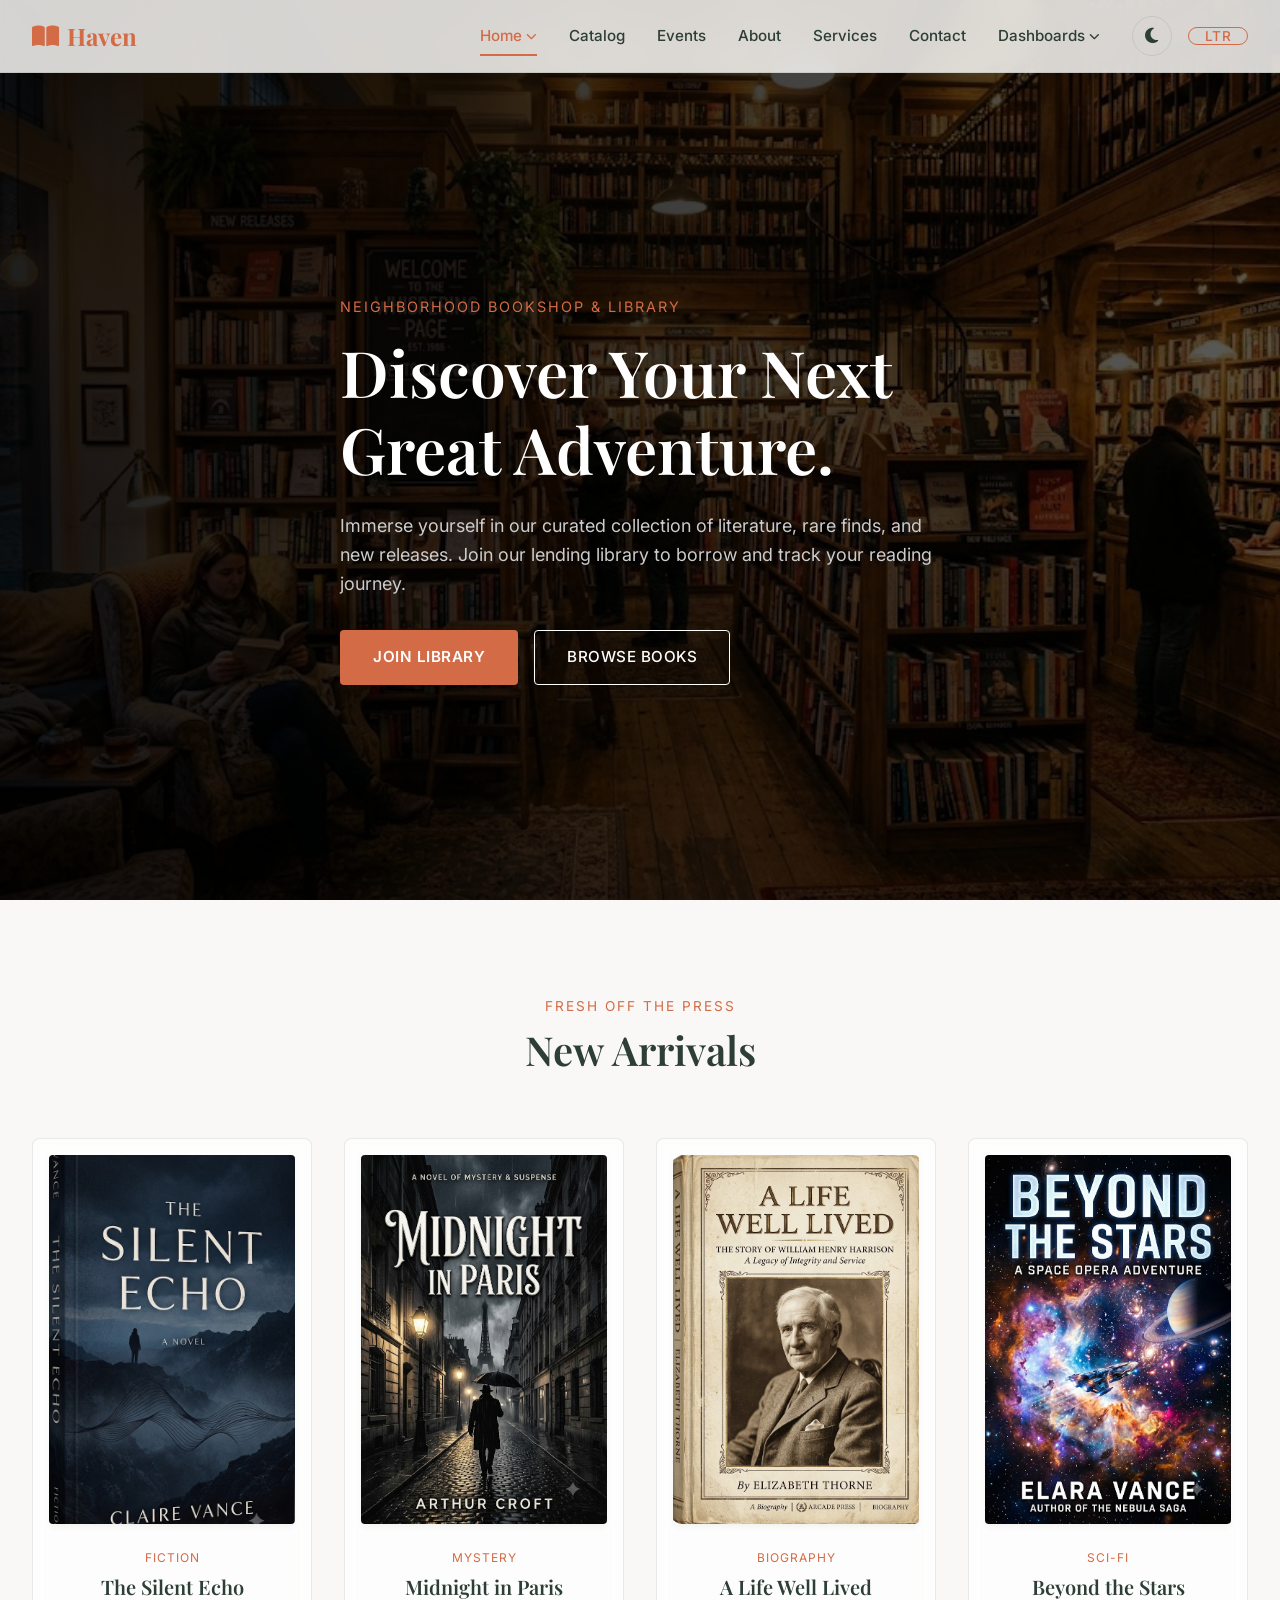
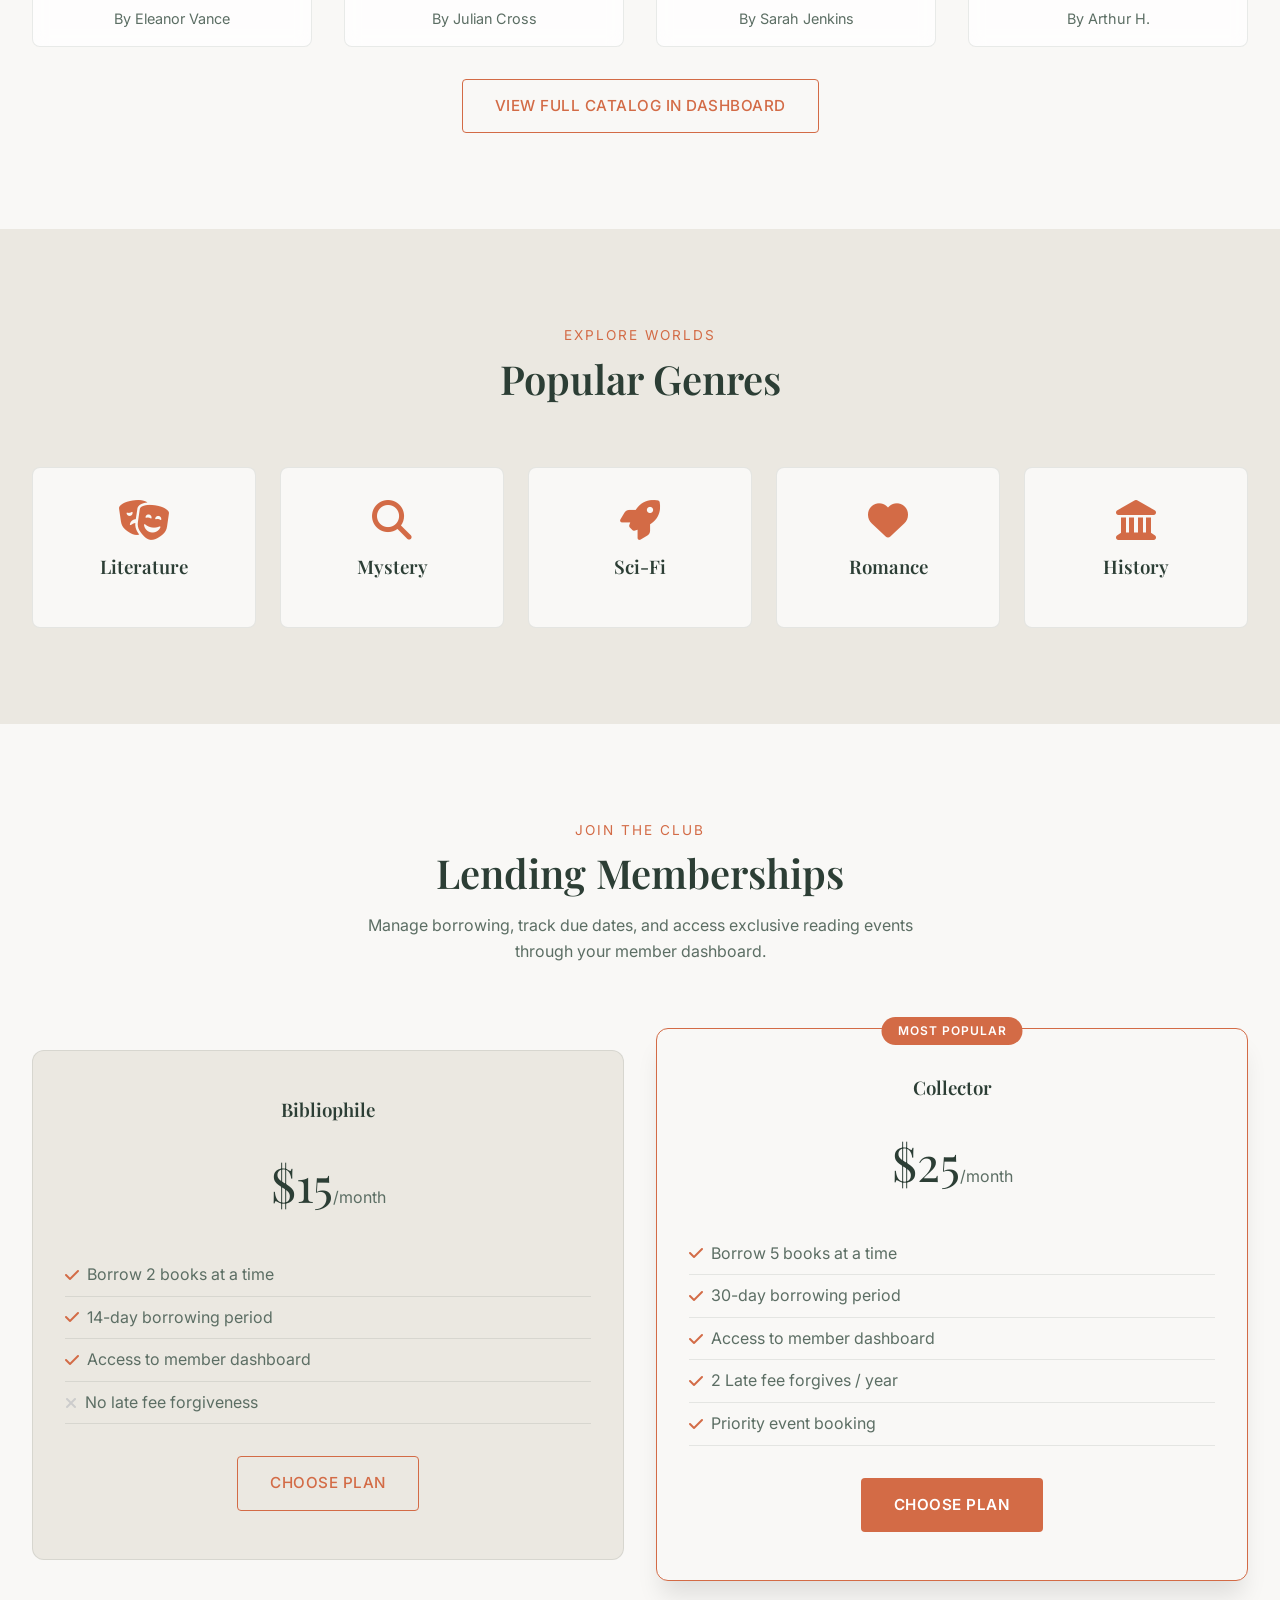
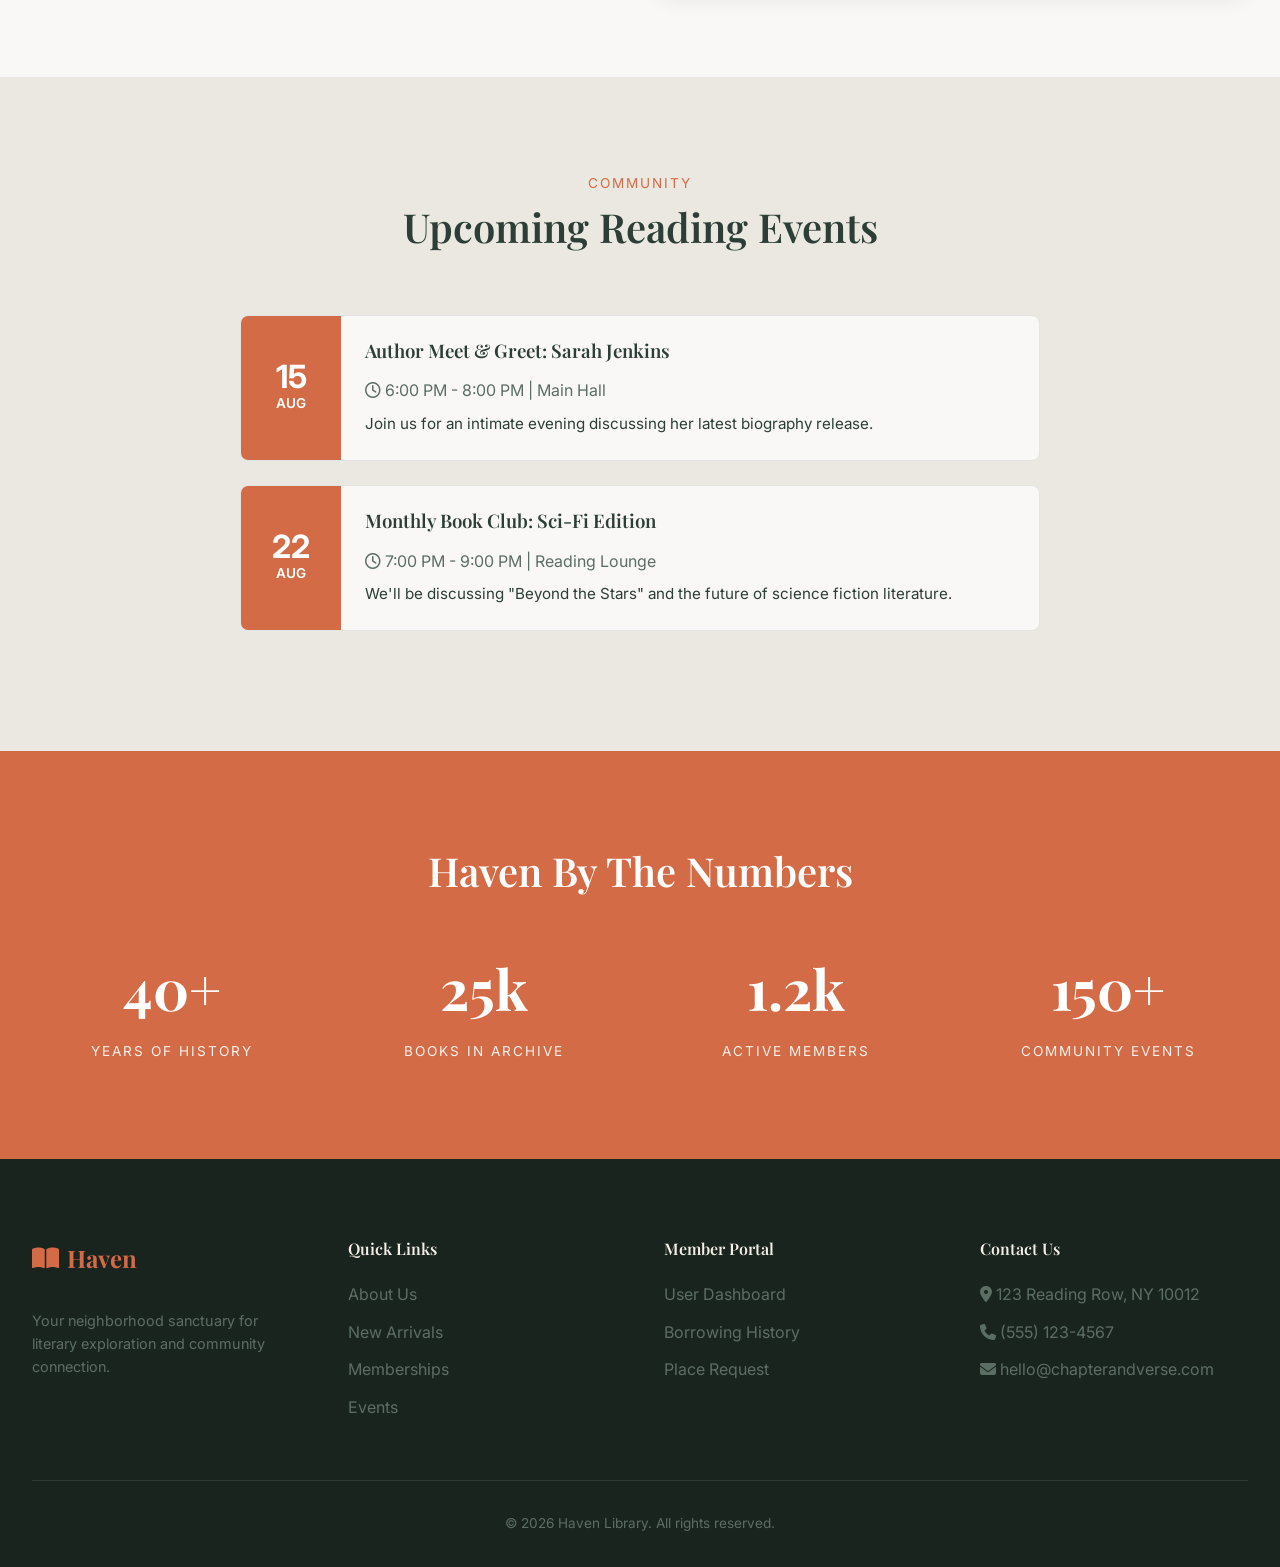
==== index.html @ 758a4d86 "Initial commit" ====
<!DOCTYPE html>
<html lang="en" data-theme="light" dir="ltr">
<head>
    <meta charset="UTF-8">
    <meta name="viewport" content="width=device-width, initial-scale=1.0">
    <title>Book Shop & Lending Library</title>
    <meta name="description" content="A premium neighborhood bookshop and lending library. Browse genres, new arrivals, and membership plans.">
    
    <!-- Fonts -->
    <link rel="preconnect" href="https://fonts.googleapis.com">
    <link rel="preconnect" href="https://fonts.gstatic.com" crossorigin>
    <link href="https://fonts.googleapis.com/css2?family=Inter:wght@300;400;500;600&family=Playfair+Display:ital,wght@0,400;0,600;0,700;1,400&display=swap" rel="stylesheet">
    
    <!-- Icons -->
    <link rel="stylesheet" href="https://cdnjs.cloudflare.com/ajax/libs/font-awesome/6.4.0/css/all.min.css">
    
    <!-- Favicon -->
    <link rel="icon" href="data:image/svg+xml,<svg xmlns='http://www.w3.org/2000/svg' viewBox='0 0 100 100'><text y='.9em' font-size='90'>📖</text></svg>">

    <!-- Styles -->
    <link rel="stylesheet" href="styles.css">
</head>
<body>

    <!-- Header -->
    <header class="header" id="header">
        <div class="container nav-container">
            <a href="index.html" class="logo">
                <i class="fa-solid fa-book-open"></i>
                Haven
            </a>

            <nav>
                <ul class="nav-menu">
                    <!-- Home Dropdown -->
                    <li class="dropdown">
                        <span class="nav-link dropdown-toggle active">
                            Home <i class="fa-solid fa-chevron-down" style="font-size: 0.7em;"></i>
                        </span>
                        <ul class="dropdown-menu">
                            <li><a href="index.html" class="dropdown-item">Home 1 (Classic)</a></li>
                            <li><a href="home2.html" class="dropdown-item">Home 2 (Modern)</a></li>
                        </ul>
                    </li>
                    <li><a href="catalog.html" class="nav-link">Catalog</a></li>
                    <li><a href="events.html" class="nav-link">Events</a></li>
                    <li><a href="about.html" class="nav-link">About</a></li>
                    <li><a href="services.html" class="nav-link">Services</a></li>
                    <li><a href="contact.html" class="nav-link">Contact</a></li>
                    
                    <!-- Dashboard Dropdown -->
                    <li class="dropdown">
                        <span class="nav-link dropdown-toggle">
                            Dashboards <i class="fa-solid fa-chevron-down" style="font-size: 0.7em;"></i>
                        </span>
                        <ul class="dropdown-menu">
                            <li><a href="dashboard.html" class="dropdown-item"><i class="fa-regular fa-user"></i> User Dashboard</a></li>
                            <li><a href="admin.html" class="dropdown-item"><i class="fa-solid fa-lock"></i> Admin Dashboard</a></li>
                        </ul>
                    </li>
                    <li class="nav-toggles-item">
                        <div class="header-controls">
                            <button id="themeToggle" class="toggle-btn" aria-label="Toggle Dark Mode">
                                <i class="fa-solid fa-moon"></i>
                            </button>
                            <button id="dirToggle" class="btn btn-outline lang-toggle" aria-label="Toggle Text Direction">
                                LTR
                            </button>
                        </div>
                    </li>
                </ul>
            </nav>

            <button class="mobile-toggle" id="mobileToggle" aria-label="Toggle Menu"><i class="fa-solid fa-bars"></i></button>
        </div>
    </header>

    <!-- Hero Section -->
    <section class="hero">
        <img src="e86a8ed9-7cdf-4ee7-9367-7fd7661b8349.jpeg" alt="Library Interior" class="hero-bg">
        <div class="hero-overlay"></div>
        <div class="container relative z-10">
            <div class="hero-content reveal">
                <span class="hero-subtitle">Neighborhood Bookshop & Library</span>
                <h1 class="hero-title">Discover Your Next Great Adventure.</h1>
                <p class="hero-text">Immerse yourself in our curated collection of literature, rare finds, and new releases. Join our lending library to borrow and track your reading journey.</p>
                <div class="hero-actions">
                    <a href="#memberships" class="btn btn-primary">Join Library</a>
                    <a href="#arrivals" class="btn btn-outline" style="color: white; border-color: white;">Browse Books</a>
                </div>
            </div>
        </div>
    </section>

    <!-- New Arrivals Section -->
    <section id="arrivals" class="section">
        <div class="container">
            <div class="section-heading reveal">
                <span class="section-subtitle">Fresh off the press</span>
                <h2 class="section-title">New Arrivals</h2>
            </div>
            
            <div class="books-grid">
                <!-- Book 1 -->
                <div class="book-card reveal">
                    <img src="e0afbb86-c7f8-40c5-a974-e932ce80cade.jpeg" alt="The Silent Echo" class="book-cover">
                    <div class="book-info">
                        <span class="book-genre">Fiction</span>
                        <h3 class="book-title">The Silent Echo</h3>
                        <p class="book-author">By Eleanor Vance</p>
                    </div>
                </div>
                <!-- Book 2 -->
                <div class="book-card reveal" style="transition-delay: 0.1s;">
                    <img src="b78afc39-9c59-41c4-a77b-e069730bf9f2.jpeg" alt="Midnight in Paris" class="book-cover">
                    <div class="book-info">
                        <span class="book-genre">Mystery</span>
                        <h3 class="book-title">Midnight in Paris</h3>
                        <p class="book-author">By Julian Cross</p>
                    </div>
                </div>
                <!-- Book 3 -->
                <div class="book-card reveal" style="transition-delay: 0.2s;">
                    <img src="ce4ce3e5-c7f4-4487-aeb7-c701230aef47.jpeg" alt="A Life Well Lived" class="book-cover">
                    <div class="book-info">
                        <span class="book-genre">Biography</span>
                        <h3 class="book-title">A Life Well Lived</h3>
                        <p class="book-author">By Sarah Jenkins</p>
                    </div>
                </div>
                <!-- Book 4 -->
                <div class="book-card reveal" style="transition-delay: 0.3s;">
                    <img src="8c275122-92b0-4daa-a3ff-221fe13ae5e0.jpeg" alt="Beyond the Stars" class="book-cover">
                    <div class="book-info">
                        <span class="book-genre">Sci-Fi</span>
                        <h3 class="book-title">Beyond the Stars</h3>
                        <p class="book-author">By Arthur H.</p>
                    </div>
                </div>
            </div>
            
            <div class="text-center mt-8 reveal">
                <a href="dashboard.html" class="btn btn-outline">View Full Catalog in Dashboard</a>
            </div>
        </div>
    </section>

    <!-- Genres Section -->
    <section id="genres" class="section genres">
        <div class="container">
            <div class="section-heading reveal">
                <span class="section-subtitle">Explore Worlds</span>
                <h2 class="section-title">Popular Genres</h2>
            </div>
            
            <div class="genre-grid">
                <div class="genre-card reveal">
                    <i class="fa-solid fa-masks-theater genre-icon"></i>
                    <h3 class="genre-title">Literature</h3>
                </div>
                <div class="genre-card reveal" style="transition-delay: 0.1s;">
                    <i class="fa-solid fa-magnifying-glass genre-icon"></i>
                    <h3 class="genre-title">Mystery</h3>
                </div>
                <div class="genre-card reveal" style="transition-delay: 0.2s;">
                    <i class="fa-solid fa-rocket genre-icon"></i>
                    <h3 class="genre-title">Sci-Fi</h3>
                </div>
                <div class="genre-card reveal" style="transition-delay: 0.3s;">
                    <i class="fa-solid fa-heart genre-icon"></i>
                    <h3 class="genre-title">Romance</h3>
                </div>
                <div class="genre-card reveal" style="transition-delay: 0.4s;">
                    <i class="fa-solid fa-landmark genre-icon"></i>
                    <h3 class="genre-title">History</h3>
                </div>
            </div>
        </div>
    </section>

    <!-- Membership Plans Section -->
    <section id="memberships" class="section">
        <div class="container">
            <div class="section-heading reveal">
                <span class="section-subtitle">Join the Club</span>
                <h2 class="section-title">Lending Memberships</h2>
                <p style="max-width: 600px; margin: 0 auto; color: var(--text-secondary);">Manage borrowing, track due dates, and access exclusive reading events through your member dashboard.</p>
            </div>
            
            <div class="membership-grid">
                <!-- Basic Plan -->
                <div class="plan-card reveal">
                    <h3>Bibliophile</h3>
                    <div class="plan-price">$15<span>/month</span></div>
                    <ul class="plan-features">
                        <li><i class="fa-solid fa-check"></i> Borrow 2 books at a time</li>
                        <li><i class="fa-solid fa-check"></i> 14-day borrowing period</li>
                        <li><i class="fa-solid fa-check"></i> Access to member dashboard</li>
                        <li><i class="fa-solid fa-xmark" style="color: #ccc;"></i> No late fee forgiveness</li>
                    </ul>
                    <a href="#" class="btn btn-outline">Choose Plan</a>
                </div>
                
                <!-- Premium Plan -->
                <div class="plan-card popular reveal" style="transition-delay: 0.2s;">
                    <div class="popular-badge">Most Popular</div>
                    <h3>Collector</h3>
                    <div class="plan-price">$25<span>/month</span></div>
                    <ul class="plan-features">
                        <li><i class="fa-solid fa-check"></i> Borrow 5 books at a time</li>
                        <li><i class="fa-solid fa-check"></i> 30-day borrowing period</li>
                        <li><i class="fa-solid fa-check"></i> Access to member dashboard</li>
                        <li><i class="fa-solid fa-check"></i> 2 Late fee forgives / year</li>
                        <li><i class="fa-solid fa-check"></i> Priority event booking</li>
                    </ul>
                    <a href="#" class="btn btn-primary">Choose Plan</a>
                </div>
            </div>
        </div>
    </section>

    <!-- Reading Events Section -->
    <section id="events" class="section events">
        <div class="container">
            <div class="section-heading reveal">
                <span class="section-subtitle">Community</span>
                <h2 class="section-title">Upcoming Reading Events</h2>
            </div>
            
            <div style="max-width: 800px; margin: 0 auto;">
                <div class="event-card reveal">
                    <div class="event-date">
                        <span class="event-day">15</span>
                        <span class="event-month">Aug</span>
                    </div>
                    <div class="event-info">
                        <h3>Author Meet & Greet: Sarah Jenkins</h3>
                        <p style="color: var(--text-secondary); margin-top: 0.5rem;"><i class="fa-regular fa-clock"></i> 6:00 PM - 8:00 PM | Main Hall</p>
                        <p style="margin-top: 0.5rem; font-size: 0.95rem;">Join us for an intimate evening discussing her latest biography release.</p>
                    </div>
                </div>
                
                <div class="event-card reveal" style="transition-delay: 0.1s;">
                    <div class="event-date">
                        <span class="event-day">22</span>
                        <span class="event-month">Aug</span>
                    </div>
                    <div class="event-info">
                        <h3>Monthly Book Club: Sci-Fi Edition</h3>
                        <p style="color: var(--text-secondary); margin-top: 0.5rem;"><i class="fa-regular fa-clock"></i> 7:00 PM - 9:00 PM | Reading Lounge</p>
                        <p style="margin-top: 0.5rem; font-size: 0.95rem;">We'll be discussing "Beyond the Stars" and the future of science fiction literature.</p>
                    </div>
                </div>
            </div>
        </div>
    </section>

    <!-- Section 6: Library Impact / Statistics -->
    <section class="section" style="background-color: var(--accent); color: white; text-align: center;">
        <div class="container reveal">
            <h2 class="section-title" style="color: white; margin-bottom: 3rem;">Haven By The Numbers</h2>
            <div style="display: grid; grid-template-columns: repeat(auto-fit, minmax(200px, 1fr)); gap: 2rem;">
                <div>
                    <div style="font-size: 3.5rem; font-family: 'Playfair Display', serif; font-weight: 700; margin-bottom: 0.5rem;">40+</div>
                    <p style="text-transform: uppercase; letter-spacing: 2px; font-size: 0.85rem; opacity: 0.9;">Years of History</p>
                </div>
                <div>
                    <div style="font-size: 3.5rem; font-family: 'Playfair Display', serif; font-weight: 700; margin-bottom: 0.5rem;">25k</div>
                    <p style="text-transform: uppercase; letter-spacing: 2px; font-size: 0.85rem; opacity: 0.9;">Books in Archive</p>
                </div>
                <div>
                    <div style="font-size: 3.5rem; font-family: 'Playfair Display', serif; font-weight: 700; margin-bottom: 0.5rem;">1.2k</div>
                    <p style="text-transform: uppercase; letter-spacing: 2px; font-size: 0.85rem; opacity: 0.9;">Active Members</p>
                </div>
                <div>
                    <div style="font-size: 3.5rem; font-family: 'Playfair Display', serif; font-weight: 700; margin-bottom: 0.5rem;">150+</div>
                    <p style="text-transform: uppercase; letter-spacing: 2px; font-size: 0.85rem; opacity: 0.9;">Community Events</p>
                </div>
            </div>
        </div>
    </section>

    <!-- Footer -->
    <footer id="contact" class="footer">
        <div class="container">
            <div class="footer-grid">
                <div>
                    <a href="#" class="footer-logo">
                        <i class="fa-solid fa-book-open"></i> Haven
                    </a>
                    <p style="font-size: 0.9rem; margin-top: 1rem;">Your neighborhood sanctuary for literary exploration and community connection.</p>
                </div>
                <div>
                    <h4 class="footer-heading">Quick Links</h4>
                    <ul class="footer-links">
                        <li><a href="#about">About Us</a></li>
                        <li><a href="#arrivals">New Arrivals</a></li>
                        <li><a href="#memberships">Memberships</a></li>
                        <li><a href="#events">Events</a></li>
                    </ul>
                </div>
                <div>
                    <h4 class="footer-heading">Member Portal</h4>
                    <ul class="footer-links">
                        <li><a href="dashboard.html">User Dashboard</a></li>
                        <li><a href="#">Borrowing History</a></li>
                        <li><a href="#">Place Request</a></li>
                    </ul>
                </div>
                <div>
                    <h4 class="footer-heading">Contact Us</h4>
                    <ul class="footer-links">
                        <li><i class="fa-solid fa-location-dot"></i> 123 Reading Row, NY 10012</li>
                        <li><i class="fa-solid fa-phone"></i> (555) 123-4567</li>
                        <li><i class="fa-solid fa-envelope"></i> hello@chapterandverse.com</li>
                    </ul>
                </div>
            </div>
            <div class="footer-bottom">
                <p>&copy; 2026 Haven Library. All rights reserved.</p>
            </div>
        </div>
    </footer>

    <!-- Script -->
    <script src="script.js"></script>
</body>
</html>
---- styles.css ----
@import url('https://fonts.googleapis.com/css2?family=Inter:wght@300;400;500;600&family=Playfair+Display:ital,wght@0,400;0,600;0,700;1,400&display=swap');

:root {
  /* Colors - Light Theme (Sage & Terracotta) */
  --bg-primary: #F9F8F6;
  --bg-secondary: #EBE8E1;
  --text-primary: #2C3E35;
  --text-secondary: #5C6E64;
  --accent: #D36B46; /* Terracotta */
  --accent-hover: #E87A54;
  --accent-text: #FFFFFF;
  --card-bg: rgba(255, 255, 255, 0.75);
  --border-color: rgba(44, 62, 53, 0.1);
  --nav-bg: rgba(249, 248, 246, 0.85);
  --footer-bg: #1A241F;

  /* Fonts */
  --font-heading: 'Playfair Display', serif;
  --font-body: 'Inter', sans-serif;

  /* Transitions */
  --transition-fast: 0.2s ease;
  --transition-normal: 0.4s cubic-bezier(0.25, 0.46, 0.45, 0.94);
  
  /* Shadows */
  --shadow-sm: 0 4px 6px -1px rgba(0, 0, 0, 0.05);
  --shadow-md: 0 10px 15px -3px rgba(0, 0, 0, 0.08);
  --shadow-lg: 0 20px 25px -5px rgba(0, 0, 0, 0.1);
}

/* Dark Theme (Midnight Forest) */
html[data-theme="dark"] {
  --bg-primary: #1A241F;
  --bg-secondary: #24312A;
  --text-primary: #F3F1ED;
  --text-secondary: #B0B9B3;
  --accent: #E89B7B; /* Soft Terracotta */
  --accent-hover: #F4B296;
  --accent-text: #1A241F;
  --card-bg: rgba(36, 49, 42, 0.7);
  --border-color: rgba(243, 241, 237, 0.1);
  --nav-bg: rgba(26, 36, 31, 0.85);
  --footer-bg: #0F1512;
}

/* Reset */
* {
  margin: 0;
  padding: 0;
  box-sizing: border-box;
}

html {
  scroll-behavior: smooth;
  direction: ltr; /* Default LTR */
}

html[dir="rtl"] {
  direction: rtl;
}

body {
  font-family: var(--font-body);
  background-color: var(--bg-primary);
  color: var(--text-primary);
  line-height: 1.6;
  transition: background-color var(--transition-normal), color var(--transition-normal);
  overflow-x: hidden;
}

h1, h2, h3, h4, h5, h6 {
  font-family: var(--font-heading);
  font-weight: 600;
  line-height: 1.2;
  margin-bottom: 1rem;
}

a {
  color: inherit;
  text-decoration: none;
}

ul {
  list-style: none;
}

img {
  max-width: 100%;
  height: auto;
  display: block;
}

/* Utility Classes */
.container {
  max-width: 1280px;
  margin: 0 auto;
  padding: 0 2rem;
}

.section {
  padding: 6rem 0;
}

.text-center { text-align: center; }
.mb-2 { margin-bottom: 0.5rem; }
.mb-4 { margin-bottom: 1rem; }
.mb-8 { margin-bottom: 2rem; }
.mt-8 { margin-top: 2rem; }

/* Buttons */
.btn {
  display: inline-block;
  padding: 0.875rem 2rem;
  font-family: var(--font-body);
  font-size: 0.95rem;
  font-weight: 500;
  letter-spacing: 0.5px;
  text-transform: uppercase;
  border-radius: 4px;
  cursor: pointer;
  transition: all var(--transition-fast);
  border: 1px solid transparent;
}

.btn-primary {
  background-color: var(--accent);
  color: var(--accent-text);
  font-weight: 600;
}

.btn-primary:hover {
  background-color: var(--accent-hover);
  transform: translateY(-2px);
  box-shadow: 0 4px 12px rgba(211, 107, 70, 0.3);
}

.btn-outline {
  background-color: transparent;
  border-color: var(--accent);
  color: var(--accent);
}

.btn-outline:hover {
  background-color: var(--accent);
  color: var(--accent-text);
}

/* Header & Navigation */
.header {
  position: fixed;
  top: 0;
  width: 100%;
  z-index: 1000;
  background-color: var(--nav-bg);
  backdrop-filter: blur(12px);
  -webkit-backdrop-filter: blur(12px);
  border-bottom: 1px solid var(--border-color);
  transition: padding var(--transition-fast), background-color var(--transition-normal);
  padding: 1rem 0;
}

.header.scrolled {
  padding: 0.5rem 0;
  box-shadow: var(--shadow-sm);
}

.nav-container {
  display: flex;
  justify-content: space-between;
  align-items: center;
}

.logo {
  font-family: var(--font-heading);
  font-size: 1.5rem;
  font-weight: 700;
  color: var(--accent);
  display: flex;
  align-items: center;
  gap: 0.5rem;
}

.nav-menu {
  display: flex;
  gap: 2rem;
  align-items: center;
}

.nav-link {
  font-size: 0.95rem;
  font-weight: 500;
  position: relative;
  transition: color var(--transition-fast);
  padding: 0.5rem 0;
}

.nav-link:hover {
  color: var(--accent);
}

.nav-link::after {
  content: '';
  position: absolute;
  bottom: 0;
  left: 0;
  width: 0;
  height: 2px;
  background-color: var(--accent);
  transition: width var(--transition-fast);
}

html[dir="rtl"] .nav-link::after {
  left: auto;
  right: 0;
}

.nav-link:hover::after {
  width: 100%;
}

.nav-link.active {
  color: var(--accent);
}

.nav-link.active::after {
  width: 100%;
}

/* Dropdowns */
.dropdown {
  position: relative;
}

.dropdown-toggle {
  display: flex;
  align-items: center;
  gap: 0.25rem;
  cursor: pointer;
}

.dropdown-menu {
  position: absolute;
  top: 100%;
  left: 0;
  min-width: 200px;
  background-color: var(--bg-primary);
  border: 1px solid var(--border-color);
  border-radius: 4px;
  box-shadow: var(--shadow-md);
  padding: 0.5rem 0;
  opacity: 0;
  visibility: hidden;
  transform: translateY(10px);
  transition: all var(--transition-fast);
}

html[dir="rtl"] .dropdown-menu {
  left: auto;
  right: 0;
}

.dropdown:hover .dropdown-menu {
  opacity: 1;
  visibility: visible;
  transform: translateY(0);
}

.dropdown-item {
  display: block;
  padding: 0.75rem 1.5rem;
  font-size: 0.9rem;
  color: var(--text-secondary);
  transition: background-color var(--transition-fast), color var(--transition-fast);
}

.dropdown-item:hover {
  background-color: var(--bg-secondary);
  color: var(--accent);
}

/* Header Controls (Toggles) */
.header-controls {
  display: flex;
  align-items: center;
  gap: 1rem;
}

.toggle-btn {
  background: transparent;
  border: 1px solid var(--border-color);
  color: var(--text-primary);
  width: 40px;
  height: 40px;
  border-radius: 50%;
  display: flex;
  align-items: center;
  justify-content: center;
  cursor: pointer;
  transition: all var(--transition-fast);
  font-size: 1.1rem;
}

.toggle-btn:hover {
  background-color: var(--bg-secondary);
  color: var(--accent);
  border-color: var(--accent);
}

.lang-toggle {
  width: auto;
  padding: 0 1rem;
  border-radius: 20px;
  font-family: var(--font-body);
  font-weight: 500;
  font-size: 0.85rem;
}

/* Hero Section */
.hero {
  position: relative;
  min-height: 100vh;
  display: flex;
  align-items: center;
  padding-top: 5rem;
  overflow: hidden;
}

.hero-bg {
  position: absolute;
  top: 0;
  left: 0;
  width: 100%;
  height: 100%;
  object-fit: cover;
  z-index: -2;
  filter: brightness(0.6);
}

html[data-theme="dark"] .hero-bg {
  filter: brightness(0.3);
}

.hero-overlay {
  position: absolute;
  top: 0;
  left: 0;
  width: 100%;
  height: 100%;
  background: linear-gradient(to right, rgba(0,0,0,0.8) 0%, rgba(0,0,0,0.4) 100%);
  z-index: -1;
}

html[dir="rtl"] .hero-overlay {
  background: linear-gradient(to left, rgba(0,0,0,0.8) 0%, rgba(0,0,0,0.4) 100%);
}

.hero-content {
  max-width: 600px;
  color: #F4EFE6;
}

.hero-subtitle {
  font-family: var(--font-body);
  text-transform: uppercase;
  letter-spacing: 2px;
  font-size: 0.9rem;
  color: var(--accent);
  margin-bottom: 1rem;
  display: block;
}

.hero-title {
  font-size: 4rem;
  margin-bottom: 1.5rem;
  color: #fff;
}

.hero-text {
  font-size: 1.125rem;
  color: #ccc;
  margin-bottom: 2rem;
}

.hero-actions {
  display: flex;
  gap: 1rem;
}

/* Hero Search Bar (Catalog) */
.hero-search-wrapper {
  max-width: 800px;
  margin: 0 auto;
  display: flex;
  box-shadow: var(--shadow-lg);
  border-radius: 50px;
  overflow: hidden;
  background-color: var(--card-bg);
}

.hero-search-input {
  flex-grow: 1;
  border: none;
  padding: 1.5rem 2rem;
  font-size: 1.1rem;
  background: transparent;
  color: var(--text-primary);
  outline: none;
  min-width: 0; /* Prevents flex items from overflowing */
}

.hero-search-btn {
  border-radius: 0;
  padding: 0 3rem;
  font-size: 1.2rem;
  flex-shrink: 0;
}

/* Section Headings */
.section-heading {
  text-align: center;
  margin-bottom: 4rem;
}

.section-title {
  font-size: 2.5rem;
  color: var(--text-primary);
}

.section-subtitle {
  font-family: var(--font-body);
  color: var(--accent);
  text-transform: uppercase;
  letter-spacing: 2px;
  font-size: 0.85rem;
  margin-bottom: 0.5rem;
  display: block;
}

/* Featured Books / New Arrivals */
.books-grid {
  display: grid;
  grid-template-columns: repeat(auto-fit, minmax(250px, 1fr));
  gap: 2rem;
}

.book-card {
  background-color: var(--card-bg);
  border: 1px solid var(--border-color);
  border-radius: 8px;
  overflow: hidden;
  transition: transform var(--transition-normal), box-shadow var(--transition-normal);
  padding: 1rem;
  backdrop-filter: blur(8px);
}

.book-card:hover {
  transform: translateY(-10px);
  box-shadow: var(--shadow-lg);
  border-color: var(--accent);
}

.book-cover {
  width: 100%;
  aspect-ratio: 2/3;
  object-fit: cover;
  border-radius: 4px;
  margin-bottom: 1.5rem;
  box-shadow: var(--shadow-sm);
}

.book-info {
  text-align: center;
}

.book-genre {
  font-size: 0.75rem;
  text-transform: uppercase;
  color: var(--accent);
  letter-spacing: 1px;
  margin-bottom: 0.5rem;
  display: block;
}

.book-title {
  font-size: 1.25rem;
  margin-bottom: 0.5rem;
}

.book-author {
  font-size: 0.9rem;
  color: var(--text-secondary);
}

/* Genres Section */
.genres {
  background-color: var(--bg-secondary);
}

.genre-grid {
  display: grid;
  grid-template-columns: repeat(auto-fit, minmax(200px, 1fr));
  gap: 1.5rem;
}

.genre-card {
  padding: 2rem 1rem;
  text-align: center;
  background-color: var(--bg-primary);
  border: 1px solid var(--border-color);
  border-radius: 8px;
  cursor: pointer;
  transition: all var(--transition-normal);
}

.genre-icon {
  font-size: 2.5rem;
  color: var(--accent);
  margin-bottom: 1rem;
}

.genre-card:hover {
  background-color: var(--accent);
  transform: scale(1.05);
}

.genre-card p {
  color: var(--text-secondary);
  transition: color var(--transition-normal);
}

.genre-card:hover p {
  color: rgba(255,255,255,0.9);
}

.genre-card:hover .genre-title,
.genre-card:hover .genre-icon {
  color: var(--accent-text);
}

/* Membership Section */
.membership-grid {
  display: grid;
  grid-template-columns: repeat(auto-fit, minmax(300px, 1fr));
  gap: 2rem;
  align-items: center;
}

.plan-card {
  background-color: var(--bg-secondary);
  border: 1px solid var(--border-color);
  border-radius: 12px;
  padding: 3rem 2rem;
  text-align: center;
  transition: transform var(--transition-normal);
  position: relative;
}

.plan-card.popular {
  background-color: var(--bg-primary);
  border-color: var(--accent);
  box-shadow: var(--shadow-lg);
  transform: scale(1.05);
}

.plan-card:hover {
  transform: translateY(-10px);
}

.plan-card.popular:hover {
  transform: scale(1.05) translateY(-10px);
}

.popular-badge {
  position: absolute;
  top: -12px;
  left: 50%;
  transform: translateX(-50%);
  background-color: var(--accent);
  color: var(--accent-text);
  padding: 0.25rem 1rem;
  border-radius: 20px;
  font-size: 0.75rem;
  font-weight: 600;
  text-transform: uppercase;
  letter-spacing: 1px;
}

.plan-price {
  font-size: 3rem;
  font-family: var(--font-heading);
  color: var(--text-primary);
  margin: 1.5rem 0;
}

.plan-price span {
  font-size: 1rem;
  color: var(--text-secondary);
  font-family: var(--font-body);
}

.plan-features {
  margin: 2rem 0;
  text-align: left;
}

html[dir="rtl"] .plan-features {
  text-align: right;
}

.plan-features li {
  padding: 0.5rem 0;
  border-bottom: 1px solid var(--border-color);
  color: var(--text-secondary);
  display: flex;
  align-items: center;
  gap: 0.5rem;
}

.plan-features li i {
  color: var(--accent);
}

/* Events Section */
.events {
  background-color: var(--bg-secondary);
}

.event-card {
  display: flex;
  background-color: var(--bg-primary);
  border-radius: 8px;
  overflow: hidden;
  margin-bottom: 1.5rem;
  border: 1px solid var(--border-color);
  transition: transform var(--transition-fast);
}

.event-card:hover {
  transform: translateX(10px);
  border-color: var(--accent);
}

html[dir="rtl"] .event-card:hover {
  transform: translateX(-10px);
}

.event-date {
  background-color: var(--accent);
  color: var(--accent-text);
  padding: 1.5rem;
  text-align: center;
  display: flex;
  flex-direction: column;
  justify-content: center;
  min-width: 100px;
}

.event-day {
  font-size: 2rem;
  font-weight: 700;
  line-height: 1;
}

.event-month {
  font-size: 0.85rem;
  text-transform: uppercase;
  font-weight: 600;
}

.event-info {
  padding: 1.5rem;
}

/* Footer */
.footer {
  background-color: var(--footer-bg);
  color: var(--text-secondary);
  padding: 5rem 0 2rem;
}

.footer-grid {
  display: grid;
  grid-template-columns: repeat(auto-fit, minmax(200px, 1fr));
  gap: 3rem;
  margin-bottom: 3rem;
}

.footer-logo {
  color: var(--accent);
  font-family: var(--font-heading);
  font-size: 1.5rem;
  font-weight: 700;
  margin-bottom: 1rem;
  display: inline-flex;
  align-items: center;
  gap: 0.5rem;
}

.footer-heading {
  color: #F4EFE6;
  font-family: var(--font-heading);
  margin-bottom: 1.5rem;
}

.footer-links li {
  margin-bottom: 0.75rem;
}

.footer-links a {
  transition: color var(--transition-fast);
}

.footer-links a:hover {
  color: var(--accent);
}

.footer-bottom {
  text-align: center;
  padding-top: 2rem;
  border-top: 1px solid rgba(244, 239, 230, 0.1);
  font-size: 0.85rem;
}

/* Animations */
.reveal {
  opacity: 0;
  transform: translateY(30px);
  transition: all 0.8s ease;
}

.reveal.active {
  opacity: 1;
  transform: translateY(0);
}

/* Internal Page Headers */
.page-header {
  padding-top: 8rem;
  padding-bottom: 4rem;
  background-color: var(--bg-secondary);
  text-align: center;
  border-bottom: 1px solid var(--border-color);
}

.page-title {
  font-size: 3.5rem;
  color: var(--text-primary);
  margin-bottom: 1rem;
}

/* Forms */
.contact-grid {
  display: grid;
  grid-template-columns: 1fr 1fr;
  gap: 4rem;
}
.form-group {
  margin-bottom: 1.5rem;
}
.form-label {
  display: block;
  font-weight: 500;
  margin-bottom: 0.5rem;
  color: var(--text-primary);
}
.form-control {
  width: 100%;
  padding: 1rem;
  background-color: var(--bg-primary);
  border: 1px solid var(--border-color);
  border-radius: 4px;
  color: var(--text-primary);
  font-family: var(--font-body);
  transition: border-color var(--transition-fast);
}
.form-control:focus {
  outline: none;
  border-color: var(--accent);
}
textarea.form-control {
  resize: vertical;
  min-height: 150px;
}

/* Team Section */
.team-grid {
  display: grid;
  grid-template-columns: repeat(auto-fit, minmax(250px, 1fr));
  gap: 2rem;
}
.team-card {
  text-align: center;
}
.team-img {
  width: 150px;
  height: 150px;
  border-radius: 50%;
  object-fit: cover;
  margin: 0 auto 1.5rem;
  border: 3px solid var(--accent);
}

/* Services Grid (Alternate) */
.services-grid-alt {
  display: grid;
  grid-template-columns: repeat(auto-fit, minmax(300px, 1fr));
  gap: 3rem;
}

/* Mobile Toggle (Hamburger) */
.mobile-toggle {
  display: none;
  background: none;
  border: none;
  font-size: 1.5rem;
  color: var(--text-primary);
  cursor: pointer;
  padding: 0.5rem;
  transition: color var(--transition-fast);
}

.mobile-toggle:hover {
  color: var(--accent);
}

/* Responsive Design & Breakpoints */
@media (max-width: 1024px) {
  .hero-title {
    font-size: 3rem;
  }
  
  .bento-grid {
    grid-template-columns: 1fr 1fr;
  }
  .bento-wide {
    grid-column: span 2;
  }
  .bento-tall {
    grid-row: span 2;
  }
  
  .masonry-collage {
    grid-template-columns: 1fr 1fr;
  }
  
  .footer-grid {
    grid-template-columns: 1fr 1fr;
    gap: 3rem;
  }
}

@media (max-width: 768px) {
  .hero-title {
    font-size: 2.5rem;
  }
  
  .hero-search-wrapper {
    flex-direction: column;
    border-radius: 20px;
  }
  
  .hero-search-input {
    padding: 1rem 1.5rem;
    font-size: 1rem;
  }
  
  .accordion-showcase {
    flex-direction: column;
    height: 600px;
  }
  
  .hero-search-btn {
    padding: 1rem;
    width: 100%;
    border-radius: 0 0 20px 20px;
  }
  
  .frosted-glass-panel {
    padding: 2rem;
  }
  
  .section-title {
    font-size: 2rem;
  }
  .container {
    padding: 0 16px;
  }
  
  /* Mobile Nav Drawer */
  .nav-menu {
    position: fixed;
    top: 0;
    height: 100vh;
    height: 100dvh;
    right: -100%;
    width: 85%;
    max-width: 300px;
    background-color: var(--bg-primary);
    flex-direction: column;
    align-items: flex-start;
    padding: 5rem 2rem 2rem;
    gap: 0; /* Override global flex gap */
    transition: right 0.3s cubic-bezier(0.25, 0.46, 0.45, 0.94);
    z-index: 1050;
    overflow-y: auto;
    box-shadow: -5px 0 25px rgba(0,0,0,0.15);
    display: flex;
  }
  .nav-menu.active {
    right: 0;
  }
  .nav-menu li {
    width: 100%;
    margin-bottom: 0.5rem;
  }
  .nav-menu .nav-link {
    display: inline-block;
    width: auto;
    font-size: 1.25rem;
    padding: 10px 0;
  }
  
  /* Dropdown on Mobile */
  .dropdown-menu {
    position: static;
    opacity: 1;
    visibility: visible;
    box-shadow: none;
    background: transparent;
    border: none;
    padding-left: 1rem;
    margin-top: 0.5rem;
    display: none;
  }
  .dropdown.active .dropdown-menu {
    display: block;
  }
  
  .nav-toggles-item {
    margin-top: 2rem;
    padding-top: 2rem;
    border-top: 1px solid var(--border-color);
    width: 100%;
  }
  
  .mobile-toggle {
    display: block;
    z-index: 1002;
  }
  
  .plan-card.popular {
    transform: none;
  }
  .plan-card.popular:hover {
    transform: translateY(-5px);
  }
  
  /* Buttons & Inputs */
  .btn, .form-control {
    min-height: 44px;
    width: 100%;
  }
  .btn {
    display: flex;
    justify-content: center;
    align-items: center;
    margin-bottom: 0.5rem;
  }
  
  /* Specific Grid Fixes */
  .services-grid-alt {
    gap: 1.5rem;
  }
  .bento-item {
    min-height: 250px;
  }
  
  .masonry-collage {
    grid-auto-rows: 200px;
    gap: 1rem;
  }
  
  .footer-grid {
    gap: 2.5rem;
  }
  
  .newsletter-card {
    padding: 2rem !important;
  }
  
  .newsletter-form {
    flex-direction: column;
    align-items: stretch;
  }
  
  .newsletter-form input,
  .newsletter-form button {
    width: 100%;
  }
}

/* 360px Specific Tweaks */
@media (max-width: 480px) {
  .hero-title {
    font-size: 2.2rem;
  }
  .page-title {
    font-size: 2rem;
  }
  .hero-content {
    padding-top: 5rem;
    padding-bottom: 4rem;
  }
  
  /* Grids */
  .services-grid-alt {
    grid-template-columns: 1fr;
  }
  .bento-grid {
    grid-template-columns: 1fr;
  }
  .bento-wide, .bento-tall {
    grid-column: span 1;
    grid-row: span 1;
  }
  .masonry-collage {
    grid-template-columns: 1fr;
  }
  .masonry-item {
    grid-column: span 1 !important;
    grid-row: span 1 !important;
  }
  .footer-grid {
    grid-template-columns: 1fr;
  }

  /* Polaroids */
  .polaroid-grid {
    height: auto;
    flex-direction: column;
    gap: 2rem;
    padding: 2rem 0;
  }
  .polaroid {
    position: relative;
    transform: none !important;
    margin: 0 auto;
    width: 100%;
    max-width: 280px;
  }
  .polaroid img {
    width: 100%;
    height: auto;
  }
  
  /* Timeline */
  .vertical-timeline::after {
    left: 20px;
  }
  .timeline-item {
    width: 100%;
    padding-left: 50px;
    padding-right: 15px;
  }
  .timeline-item.right {
    left: 0;
  }
  .timeline-item.left {
    text-align: left;
  }
  .timeline-item::after, .timeline-item.right::after {
    left: 10px;
  }
  
  /* Split Parallax */
  .split-parallax {
    flex-direction: column;
    height: auto;
  }
  .split-parallax-img {
    min-height: 300px;
    background-attachment: scroll;
  }
  .split-parallax-content {
    padding: 2.5rem 1.5rem;
  }
  
  /* Contact Form */
  .contact-grid {
    grid-template-columns: 1fr;
    gap: 2.5rem;
  }
}

/* Mobile Menu Overlay */
.mobile-menu-overlay {
  position: fixed;
  top: 0;
  left: 0;
  width: 100%;
  height: 100vh;
  background: rgba(0, 0, 0, 0.6);
  z-index: 999;
  opacity: 0;
  visibility: hidden;
  transition: all 0.3s ease;
}
.mobile-menu-overlay.active {
  opacity: 1;
  visibility: visible;
}
body.no-scroll {
  overflow: hidden;
}


/* ==========================================================================
   Advanced Custom Layouts
   ========================================================================== */

/* 1. Vertical Staggered Timeline */
.vertical-timeline {
  position: relative;
  max-width: 800px;
  margin: 0 auto;
}
.vertical-timeline::after {
  content: '';
  position: absolute;
  width: 2px;
  background-color: var(--border-color);
  top: 0;
  bottom: 0;
  left: 50%;
  margin-left: -1px;
}
.timeline-item {
  padding: 10px 40px;
  position: relative;
  background-color: inherit;
  width: 50%;
}
.timeline-item.left {
  left: 0;
  text-align: right;
}
.timeline-item.right {
  left: 50%;
  text-align: left;
}
.timeline-item::after {
  content: '';
  position: absolute;
  width: 20px;
  height: 20px;
  right: -10px;
  background-color: var(--card-bg);
  border: 4px solid var(--accent);
  top: 15px;
  border-radius: 50%;
  z-index: 1;
}
.timeline-item.right::after {
  left: -10px;
}
.timeline-content {
  padding: 20px 30px;
  background-color: var(--card-bg);
  border-radius: 12px;
  box-shadow: var(--shadow-md);
  border: 1px solid var(--border-color);
  position: relative;
}
.timeline-icon {
  font-size: 2rem;
  color: var(--accent);
  margin-bottom: 1rem;
}

/* 2. Masonry Collage */
.masonry-collage {
  display: grid;
  grid-template-columns: repeat(12, 1fr);
  grid-auto-rows: 100px;
  gap: 1rem;
}
.masonry-item {
  border-radius: 12px;
  overflow: hidden;
  box-shadow: var(--shadow-lg);
  position: relative;
}
.masonry-item img {
  width: 100%;
  height: 100%;
  object-fit: cover;
  transition: transform 0.5s ease;
}
.masonry-item:hover img {
  transform: scale(1.05);
}
.m-item-1 { grid-column: 1 / 8; grid-row: 1 / 4; z-index: 2; }
.m-item-2 { grid-column: 7 / 13; grid-row: 2 / 5; z-index: 3; margin-top: -2rem; margin-left: -2rem; }
.m-item-3 { grid-column: 2 / 7; grid-row: 4 / 7; z-index: 1; margin-top: -3rem; }

/* 3. Overlapping Block */
.overlap-container {
  position: relative;
  width: 100%;
  max-width: 1200px;
  margin: 0 auto;
  padding: 4rem 0;
}
.overlap-image {
  width: 80%;
  height: 500px;
  object-fit: cover;
  border-radius: 12px;
}
.overlap-content {
  position: absolute;
  right: 0;
  top: 50%;
  transform: translateY(-50%);
  width: 50%;
  background-color: var(--card-bg);
  padding: 4rem;
  border-radius: 12px;
  box-shadow: var(--shadow-xl);
  border: 1px solid var(--border-color);
  z-index: 5;
}

/* 4. Massive Typography Background */
.massive-typography {
  position: relative;
  overflow: hidden;
}
.massive-typography-text {
  position: absolute;
  top: -10%;
  left: -5%;
  font-size: 15rem;
  font-family: 'Playfair Display', serif;
  font-weight: 900;
  color: var(--text-primary);
  opacity: 0.03;
  white-space: nowrap;
  z-index: 0;
  user-select: none;
}
.massive-content {
  position: relative;
  z-index: 2;
  display: flex;
  align-items: center;
  gap: 4rem;
}

/* 5. Minimalist Quote Slider */
.quote-slider {
  position: relative;
  max-width: 800px;
  margin: 0 auto;
  text-align: center;
}
.quote-mark-bg {
  position: absolute;
  top: -50px;
  left: 50%;
  transform: translateX(-50%);
  font-size: 10rem;
  color: var(--accent);
  opacity: 0.1;
  font-family: serif;
  z-index: 0;
}
.quote-content {
  position: relative;
  z-index: 1;
  font-family: 'Playfair Display', serif;
  font-size: 2.5rem;
  line-height: 1.4;
  color: var(--text-primary);
  font-style: italic;
  margin-bottom: 2rem;
}

/* 6. Frosted Glass Floating Background */
.frosted-glass-section {
  position: relative;
  background-image: url('https://images.unsplash.com/photo-1512820790803-83ca734da794?q=80&w=1600&auto=format&fit=crop');
  background-size: cover;
  background-attachment: fixed;
  padding: 10rem 0;
}
.frosted-glass-panel {
  background: var(--card-bg);
  backdrop-filter: blur(20px);
  -webkit-backdrop-filter: blur(20px);
  padding: 4rem;
  border-radius: 20px;
  border: 1px solid rgba(255, 255, 255, 0.1);
  max-width: 600px;
  box-shadow: 0 30px 60px rgba(0,0,0,0.2);
}

/* 7. Hover Interaction Panels */
.hover-panels {
  display: flex;
  height: 500px;
  border-radius: 16px;
  overflow: hidden;
  box-shadow: var(--shadow-lg);
}
.hover-panel-item {
  flex: 1;
  position: relative;
  background-color: var(--card-bg);
  border-right: 1px solid var(--border-color);
  transition: flex 0.5s cubic-bezier(0.25, 0.8, 0.25, 1);
  overflow: hidden;
  cursor: pointer;
}
.hover-panel-item:last-child {
  border-right: none;
}

/* 8. Newsletter Section */
.newsletter-card {
  background: var(--card-bg);
  backdrop-filter: blur(15px);
  -webkit-backdrop-filter: blur(15px);
  padding: 4rem;
  border-radius: 20px;
  border: 1px solid rgba(255, 255, 255, 0.1);
  box-shadow: 0 20px 40px rgba(0,0,0,0.1);
  text-align: center;
  max-width: 800px;
  margin: 0 auto;
}

.newsletter-form {
  display: flex;
  gap: 1rem;
  max-width: 500px;
  margin: 0 auto;
}
.hover-panel-item:hover {
  flex: 2;
}
.hover-panel-img {
  position: absolute;
  top: 0;
  left: 0;
  width: 100%;
  height: 100%;
  object-fit: cover;
  opacity: 0;
  transition: opacity 0.5s ease;
}
.hover-panel-item:hover .hover-panel-img {
  opacity: 0.2;
}
.hover-panel-content {
  position: relative;
  z-index: 2;
  padding: 3rem;
  height: 100%;
  display: flex;
  flex-direction: column;
  justify-content: flex-end;
}
.hover-panel-content h3 {
  font-size: 2rem;
  margin-bottom: 1rem;
  font-family: 'Playfair Display', serif;
  transform: translateY(20px);
  transition: transform 0.3s ease;
}
.hover-panel-item:hover .hover-panel-content h3 {
  transform: translateY(0);
}
.hover-panel-content p {
  opacity: 0;
  transform: translateY(20px);
  transition: all 0.3s ease;
  transition-delay: 0.1s;
}
.hover-panel-item:hover .hover-panel-content p {
  opacity: 1;
  transform: translateY(0);
}

/* 8. Bento Box */
.bento-grid {
  display: grid;
  grid-template-columns: repeat(4, 1fr);
  grid-auto-rows: 200px;
  gap: 1.5rem;
}
.bento-item {
  background-color: var(--card-bg);
  border: 1px solid var(--border-color);
  border-radius: 20px;
  padding: 2rem;
  box-shadow: var(--shadow-sm);
  display: flex;
  flex-direction: column;
  justify-content: space-between;
}
.bento-wide { grid-column: span 2; }
.bento-tall { grid-row: span 2; }

/* 9. Mad Libs Form */
.mad-libs-form {
  font-size: 2.5rem;
  font-family: 'Playfair Display', serif;
  line-height: 1.8;
  color: var(--text-primary);
  text-align: center;
  max-width: 900px;
  margin: 0 auto;
}
.mad-libs-input {
  background: transparent;
  border: none;
  border-bottom: 3px solid var(--accent);
  color: var(--accent);
  font-family: inherit;
  font-size: inherit;
  width: 300px;
  text-align: center;
  outline: none;
  font-style: italic;
}

/* Responsive adjustments for layouts */
@media (max-width: 768px) {
  .vertical-timeline::after {
    left: 31px;
  }
  .timeline-item {
    width: 100%;
    padding-left: 70px;
    padding-right: 25px;
  }
  .timeline-item.right {
    left: 0;
  }
  .timeline-item.left {
    text-align: left;
  }
  .timeline-item::after {
    left: 21px !important;
  }
  .overlap-image { width: 100%; }
  .overlap-content {
    position: relative;
    width: 90%;
    transform: translateY(-50px);
    margin: 0 auto;
    padding: 2rem;
  }
  
  .massive-content { flex-direction: column; }
  
  .hover-panels { flex-direction: column; height: auto; }
  .hover-panel-item { min-height: 300px; }
  
  .mad-libs-form { font-size: 1.5rem; }
  .mad-libs-input { width: 200px; border-bottom: 2px solid var(--accent); }
}

/* 10. Staff Picks Showcase */
.staff-picks-showcase {
  display: grid;
  grid-template-columns: 1fr 1fr;
  gap: 4rem;
}
.featured-pick {
  position: sticky;
  top: 100px;
}
.featured-pick img {
  width: 100%;
  border-radius: 12px;
  box-shadow: var(--shadow-xl);
  margin-bottom: 2rem;
}
.picks-list {
  display: flex;
  flex-direction: column;
  gap: 2rem;
}
.pick-list-item {
  display: flex;
  gap: 2rem;
  align-items: center;
  background-color: var(--card-bg);
  padding: 1.5rem;
  border-radius: 12px;
  box-shadow: var(--shadow-sm);
  transition: transform 0.3s ease;
  border: 1px solid var(--border-color);
}
.pick-list-item:hover {
  transform: translateX(10px);
}
.pick-list-img {
  width: 100px;
  height: 150px;
  object-fit: cover;
  border-radius: 8px;
  box-shadow: var(--shadow-md);
}
@media (max-width: 768px) {
  .staff-picks-showcase { grid-template-columns: 1fr; }
  .featured-pick { position: relative; top: 0; }
  .pick-list-item { flex-direction: column; align-items: flex-start; }
}

/* 11. CSS Bar Chart Hover */
.chart-bar:hover {
  transform: translateY(-5px);
  filter: brightness(1.2);
}

/* 12. Accordion Showcase */
.accordion-showcase {
  display: flex;
  height: 500px;
  gap: 1rem;
}
.accordion-panel {
  flex: 1;
  background-size: cover;
  background-position: center;
  border-radius: 12px;
  position: relative;
  transition: flex 0.5s ease-in-out;
  cursor: pointer;
  overflow: hidden;
  display: flex;
  align-items: flex-end;
}
.accordion-panel:hover {
  flex: 4;
}
.accordion-content {
  background: linear-gradient(to top, rgba(0,0,0,0.8), transparent);
  width: 100%;
  padding: 2rem;
  color: white;
  opacity: 0;
  transition: opacity 0.5s ease;
}
.accordion-panel:hover .accordion-content {
  opacity: 1;
}
.accordion-title-vertical {
  position: absolute;
  top: 50%;
  left: 50%;
  transform: translate(-50%, -50%) rotate(-90deg);
  color: white;
  font-size: 1.5rem;
  font-weight: 600;
  white-space: nowrap;
  transition: opacity 0.3s ease;
  text-shadow: 2px 2px 4px rgba(0,0,0,0.5);
}
.accordion-panel:hover .accordion-title-vertical {
  opacity: 0;
}

/* 13. Horizontal Marquee */
.marquee-container {
  overflow: hidden;
  white-space: nowrap;
  position: relative;
  width: 100vw;
  left: 50%;
  transform: translateX(-50%);
  padding: 2rem 0;
}
.marquee-track {
  display: inline-block;
  animation: marquee 30s linear infinite;
}
.marquee-track:hover {
  animation-play-state: paused;
}
.marquee-item {
  display: inline-block;
  width: 300px;
  height: 450px;
  margin: 0 2rem;
  border-radius: 12px;
  overflow: hidden;
  box-shadow: var(--shadow-lg);
  transition: transform 0.3s ease;
}
.marquee-item:hover {
  transform: scale(1.05) rotate(2deg);
}
.marquee-item img {
  width: 100%;
  height: 100%;
  object-fit: cover;
}
@keyframes marquee {
  0% { transform: translateX(0); }
  100% { transform: translateX(-50%); }
}

/* 14. 3D Card Flip */
.flip-grid {
  display: grid;
  grid-template-columns: repeat(auto-fit, minmax(250px, 1fr));
  gap: 3rem;
  perspective: 1000px;
}
.flip-card {
  width: 100%;
  height: 400px;
  position: relative;
  transition: transform 0.8s;
  transform-style: preserve-3d;
  cursor: pointer;
}
.flip-card:hover {
  transform: rotateY(180deg);
}
.flip-card-front, .flip-card-back {
  position: absolute;
  width: 100%;
  height: 100%;
  backface-visibility: hidden;
  border-radius: 12px;
  overflow: hidden;
  box-shadow: var(--shadow-md);
}
.flip-card-front img {
  width: 100%;
  height: 100%;
  object-fit: cover;
}
.flip-card-back {
  background-color: var(--accent);
  color: white;
  transform: rotateY(180deg);
  display: flex;
  flex-direction: column;
  justify-content: center;
  align-items: center;
  padding: 2rem;
  text-align: center;
}

/* 15. Minimalist Staggered List */
.minimal-list {
  display: flex;
  flex-direction: column;
  gap: 0;
  border-top: 2px solid var(--text-primary);
}
.minimal-list-item {
  display: grid;
  grid-template-columns: 50px 1fr auto;
  align-items: center;
  padding: 2rem 0;
  border-bottom: 1px solid var(--border-color);
  transition: all 0.3s ease;
  cursor: pointer;
}
.minimal-list-item:hover {
  padding-left: 2rem;
  background-color: var(--bg-secondary);
}
.minimal-index {
  font-family: 'Playfair Display', serif;
  font-size: 1.5rem;
  color: var(--accent);
}
.minimal-title {
  font-size: 2rem;
  font-family: 'Playfair Display', serif;
  margin: 0;
}
.minimal-meta {
  color: var(--text-secondary);
  font-size: 0.9rem;
  text-transform: uppercase;
  letter-spacing: 1px;
}

/* 16. Elegant Floating Form */
.elegant-form-container {
  background-color: var(--card-bg);
  border-radius: 12px;
  padding: 4rem;
  box-shadow: var(--shadow-lg);
}
.elegant-input-group {
  position: relative;
  margin-bottom: 3rem;
}
.elegant-input {
  width: 100%;
  background: transparent;
  border: none;
  border-bottom: 2px solid var(--border-color);
  color: var(--text-primary);
  font-size: 1.2rem;
  padding: 10px 0;
  outline: none;
  font-family: 'Inter', sans-serif;
  transition: border-color 0.3s ease;
}
.elegant-input:focus {
  border-bottom-color: var(--accent);
}
.elegant-label {
  position: absolute;
  top: 10px;
  left: 0;
  color: var(--text-secondary);
  font-size: 1.2rem;
  font-family: 'Playfair Display', serif;
  pointer-events: none;
  transition: 0.3s ease all;
}
.elegant-input:focus ~ .elegant-label,
.elegant-input:not(:placeholder-shown) ~ .elegant-label {
  top: -25px;
  font-size: 0.9rem;
  color: var(--accent);
  font-weight: 600;
}

/* 17. Asymmetrical Calendar Grid */
.calendar-grid {
  display: grid;
  grid-template-columns: repeat(3, 1fr);
  grid-auto-rows: 250px;
  gap: 2rem;
}
.calendar-cell {
  background-color: var(--card-bg);
  border-radius: 12px;
  padding: 2rem;
  position: relative;
  overflow: hidden;
  box-shadow: var(--shadow-sm);
  transition: transform 0.3s ease;
  display: flex;
  flex-direction: column;
  justify-content: flex-end;
}
.calendar-cell:hover {
  transform: translateY(-10px);
  box-shadow: var(--shadow-lg);
}
.calendar-date {
  position: absolute;
  top: -20px;
  right: -10px;
  font-size: 8rem;
  font-family: 'Playfair Display', serif;
  font-weight: 700;
  color: var(--bg-secondary);
  opacity: 0.5;
  z-index: 0;
  line-height: 1;
}
.calendar-content {
  position: relative;
  z-index: 1;
}
.calendar-cell.large {
  grid-column: span 2;
  grid-row: span 2;
}
@media (max-width: 768px) {
  .calendar-grid { grid-template-columns: 1fr; }
  .calendar-cell.large { grid-column: span 1; grid-row: span 1; }
}

/* 18. Split-Screen Parallax */
.split-parallax {
  display: flex;
  height: 80vh;
}
.split-parallax-img {
  flex: 1;
  background-image: url('https://images.unsplash.com/photo-1544717302-de2939b7ef71?q=80&w=800&auto=format&fit=crop');
  background-size: cover;
  background-position: center;
  background-attachment: fixed;
}
.split-parallax-content {
  flex: 1;
  display: flex;
  flex-direction: column;
  justify-content: center;
  padding: 4rem;
  background-color: var(--card-bg);
}
@media (max-width: 768px) {
  .split-parallax { flex-direction: column; height: auto; }
  .split-parallax-img { min-height: 400px; background-attachment: scroll; }
}

/* 19. Overlapping Polaroid Grid */
.polaroid-grid {
  display: flex;
  justify-content: center;
  align-items: center;
  position: relative;
  height: 500px;
}
.polaroid {
  background: white;
  padding: 1rem 1rem 3rem 1rem;
  box-shadow: 0 10px 20px rgba(0,0,0,0.15);
  position: absolute;
  transition: transform 0.3s ease, z-index 0s;
  cursor: pointer;
}
.polaroid img {
  width: 250px;
  height: 250px;
  object-fit: cover;
}
.polaroid-caption {
  font-family: 'Playfair Display', serif;
  text-align: center;
  margin-top: 1rem;
  font-size: 1.2rem;
  color: #333;
}
.polaroid:nth-child(1) { transform: rotate(-10deg) translate(-150px, -20px); z-index: 1; }
.polaroid:nth-child(2) { transform: rotate(5deg) translate(0, 20px); z-index: 2; }
.polaroid:nth-child(3) { transform: rotate(-5deg) translate(150px, -10px); z-index: 3; }
.polaroid:hover {
  transform: scale(1.1) rotate(0deg);
  z-index: 10 !important;
}

/* 20. Snap-Scroll Carousel */
.snap-carousel {
  display: flex;
  overflow-x: auto;
  scroll-snap-type: x mandatory;
  gap: 2rem;
  padding: 2rem 0;
  -webkit-overflow-scrolling: touch;
}
.snap-carousel::-webkit-scrollbar {
  display: none;
}
.snap-slide {
  scroll-snap-align: center;
  flex: 0 0 80%;
  height: 500px;
  border-radius: 20px;
  background-size: cover;
  background-position: center;
  position: relative;
  display: flex;
  align-items: flex-end;
  padding: 3rem;
}
.snap-slide::after {
  content: '';
  position: absolute;
  inset: 0;
  background: linear-gradient(to top, rgba(0,0,0,0.8), transparent);
  border-radius: 20px;
}
.snap-content {
  position: relative;
  z-index: 1;
  color: white;
}

/* 21. Circular Expanding CTA */
.circular-cta-container {
  display: flex;
  justify-content: center;
  align-items: center;
  height: 300px;
  position: relative;
}
.circular-btn {
  width: 120px;
  height: 120px;
  border-radius: 50%;
  background-color: var(--accent);
  color: white;
  display: flex;
  align-items: center;
  justify-content: center;
  font-size: 1.2rem;
  font-weight: 600;
  border: none;
  cursor: pointer;
  position: relative;
  overflow: hidden;
  transition: transform 0.3s ease;
  z-index: 2;
  box-shadow: 0 10px 30px rgba(0,0,0,0.4);
}
.circular-btn:hover {
  transform: scale(1.1);
}
.circular-btn::after {
  content: '';
  position: absolute;
  top: 50%;
  left: 50%;
  width: 0;
  height: 0;
  background: rgba(255,255,255,0.2);
  border-radius: 50%;
  transform: translate(-50%, -50%);
  transition: width 0.6s ease, height 0.6s ease;
}
.circular-btn:hover::after {
  width: 300px;
  height: 300px;
}
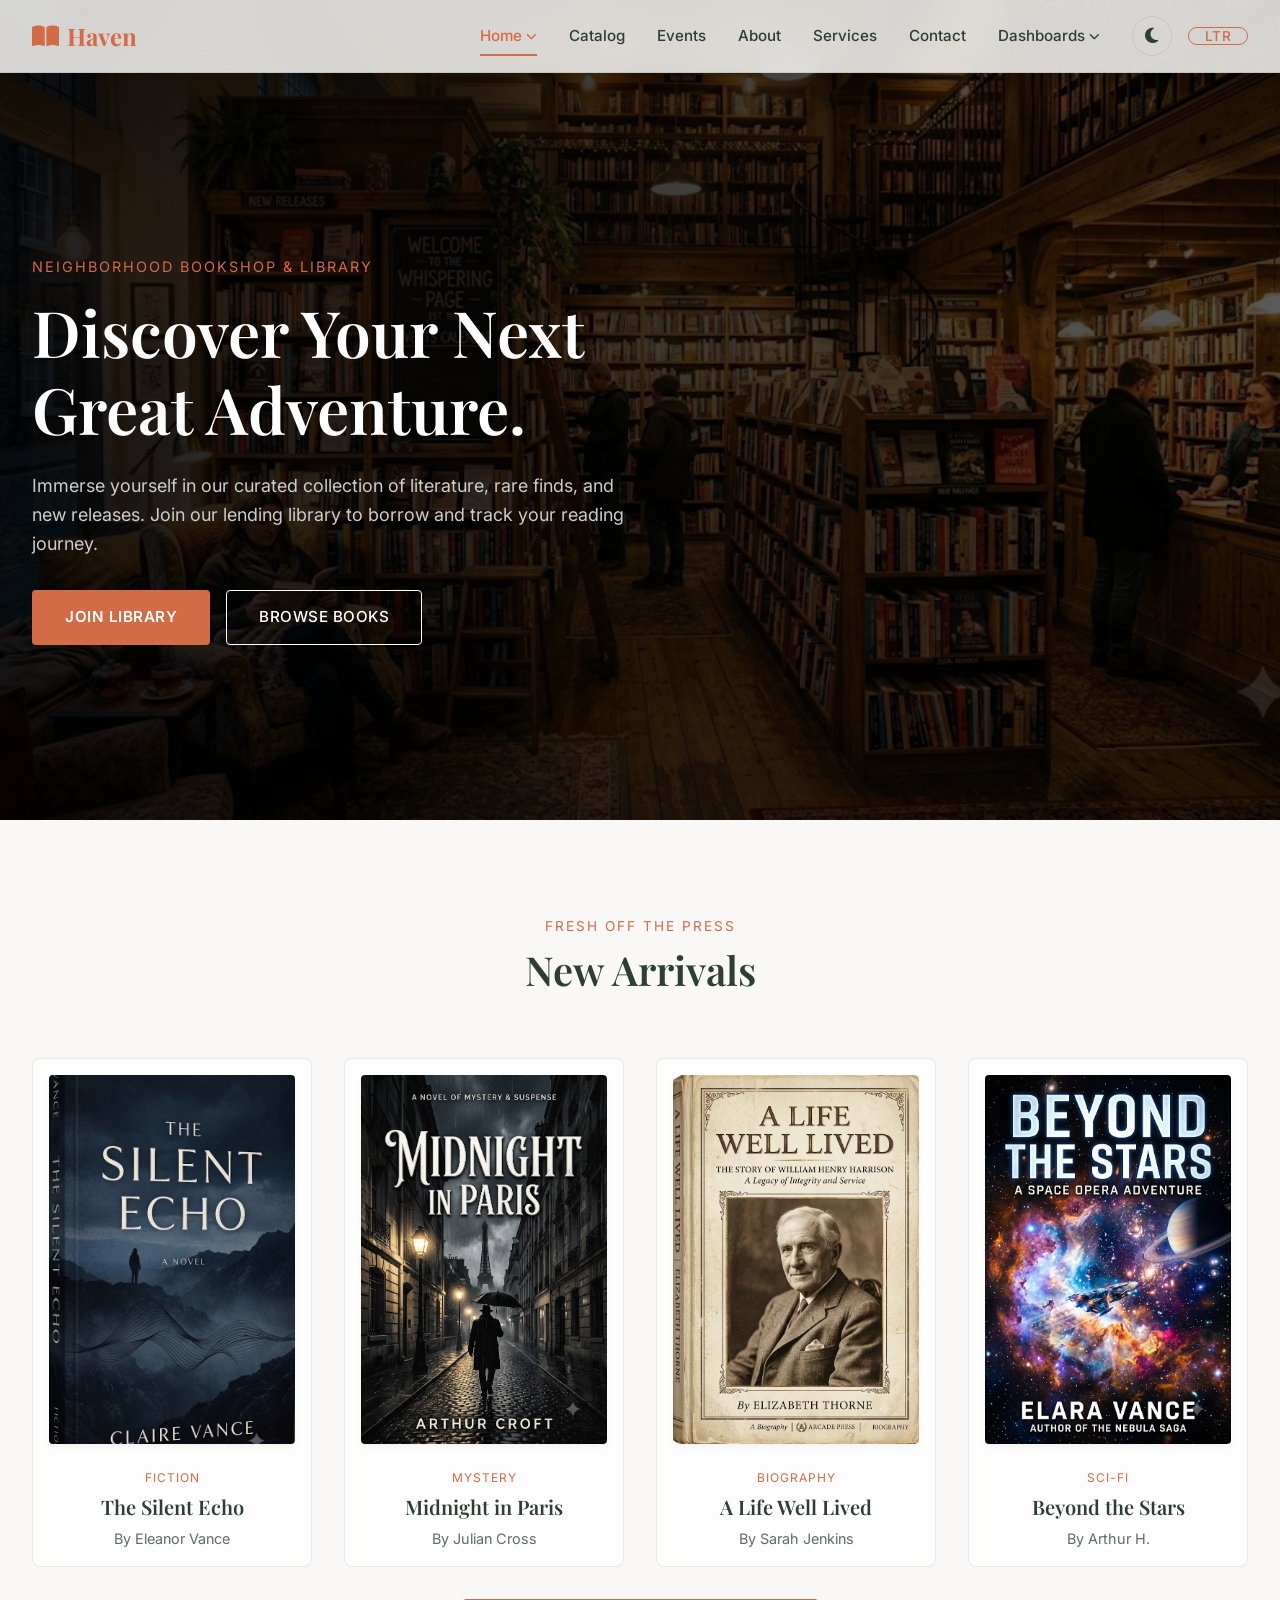
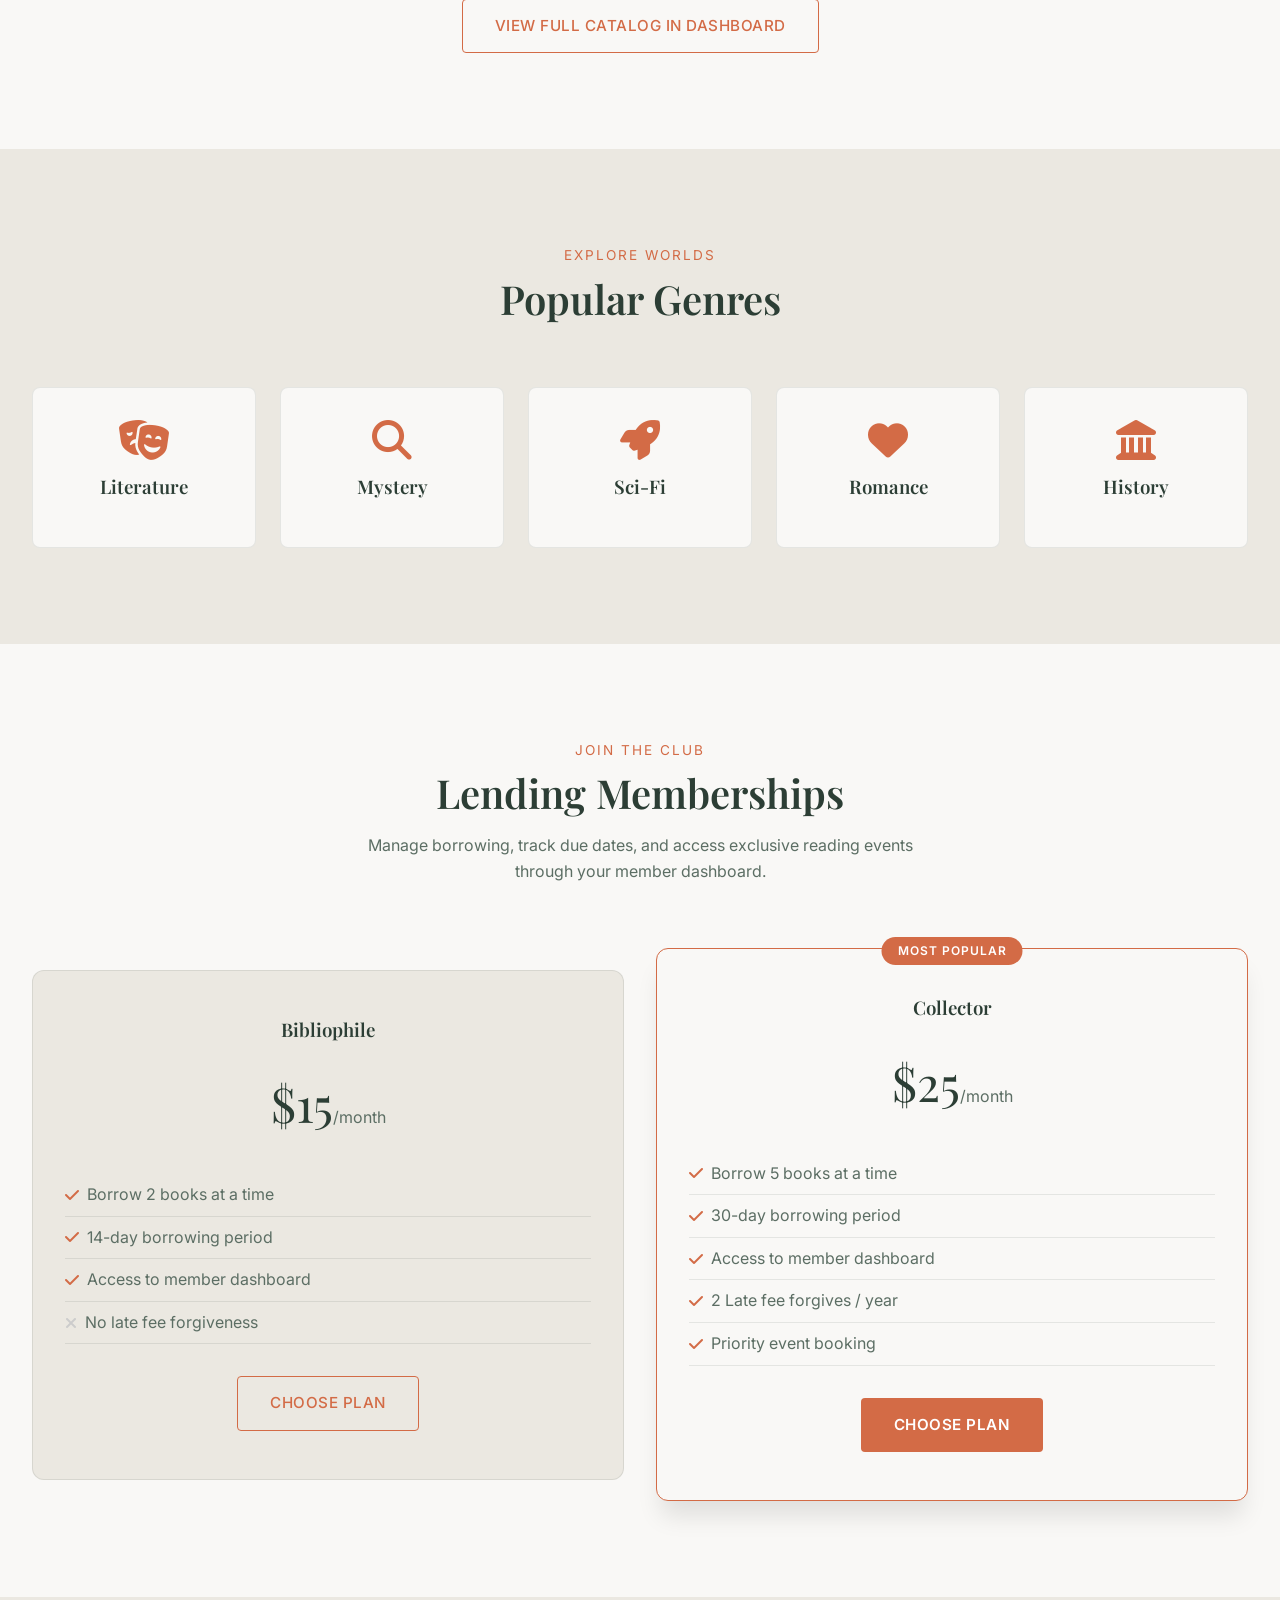
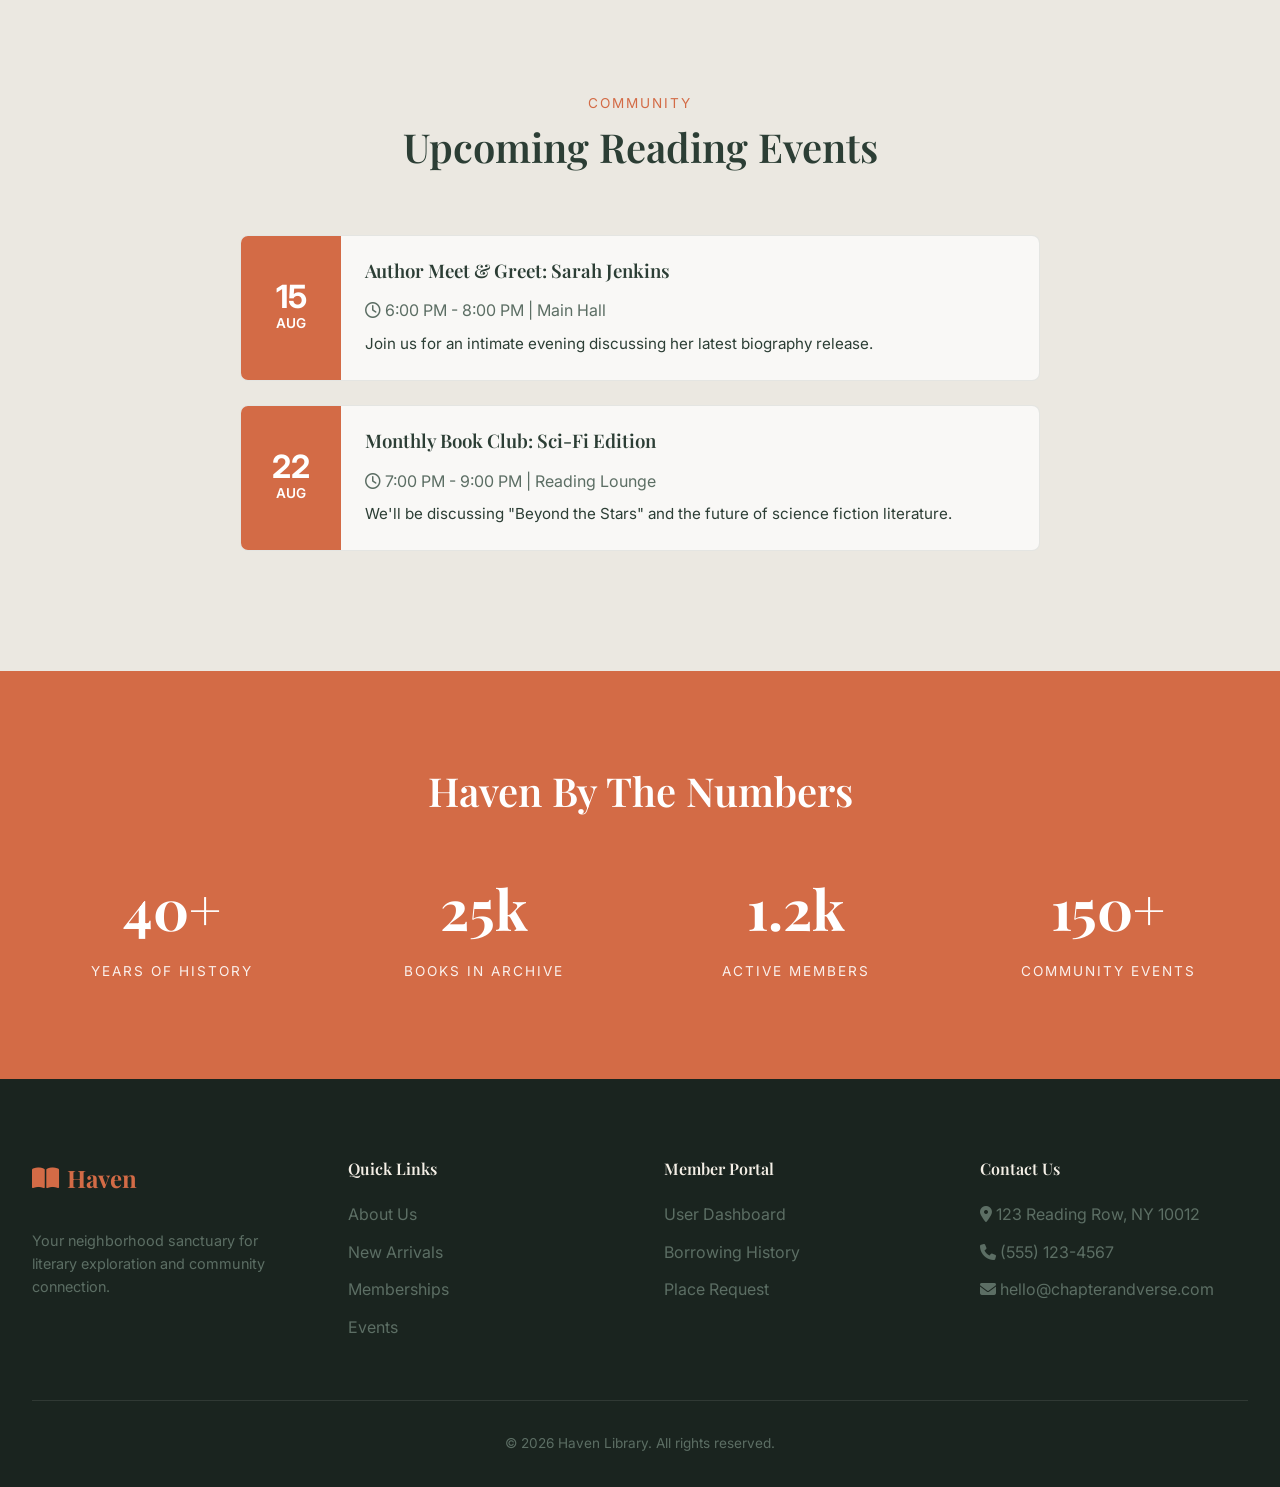
==== commit 208c2120: "Update dashboard, index, about, contact pages and CSS" ====
--- a/index.html
+++ b/index.html
@@ -19,6 +19,21 @@
 
     <!-- Styles -->
     <link rel="stylesheet" href="styles.css">
+
+  <style>
+    /* Full Height Hero Fix */
+    .hero {
+      min-height: calc(100vh - 80px) !important;
+      display: flex !important;
+      background-size: cover !important;
+      background-position: center !important;
+      background-repeat: no-repeat !important;
+      align-items: center !important;
+    }
+    .hero > .container {
+      width: 100%;
+    }
+  </style>
 </head>
 <body>
 
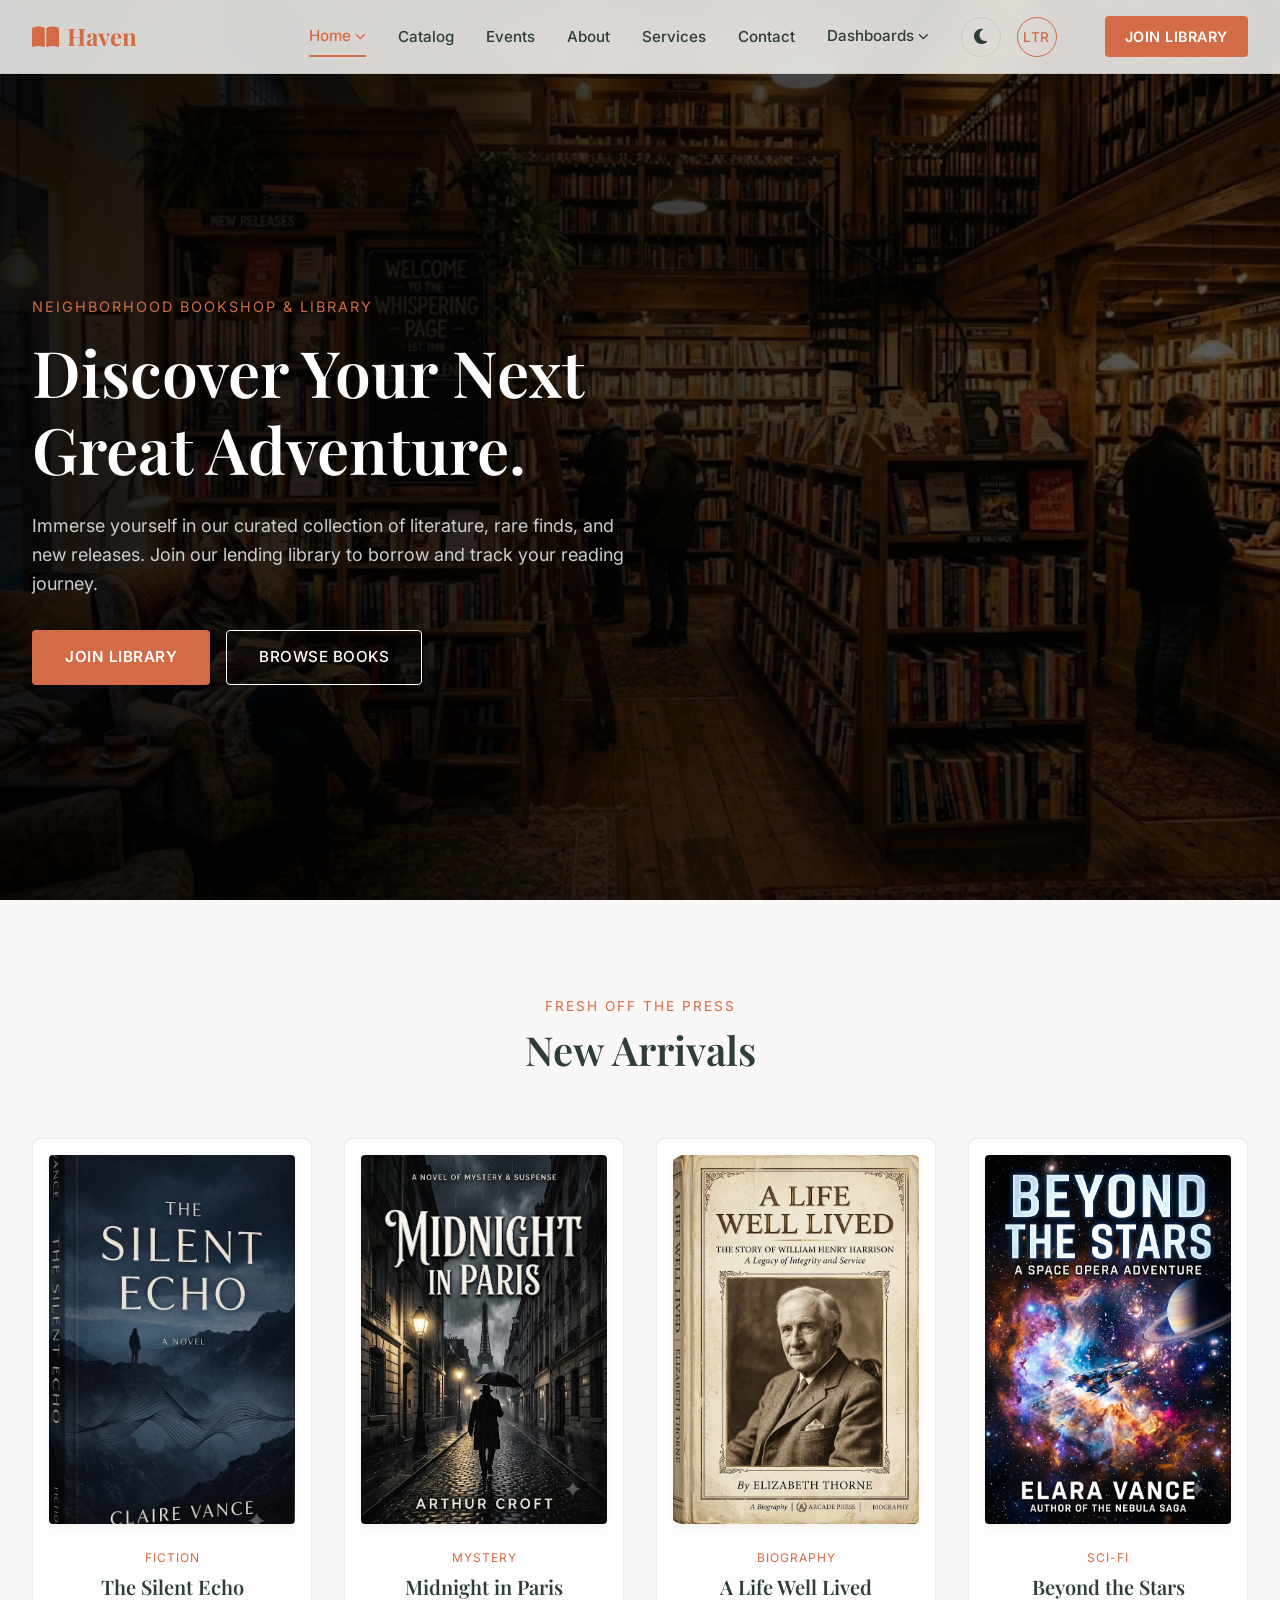
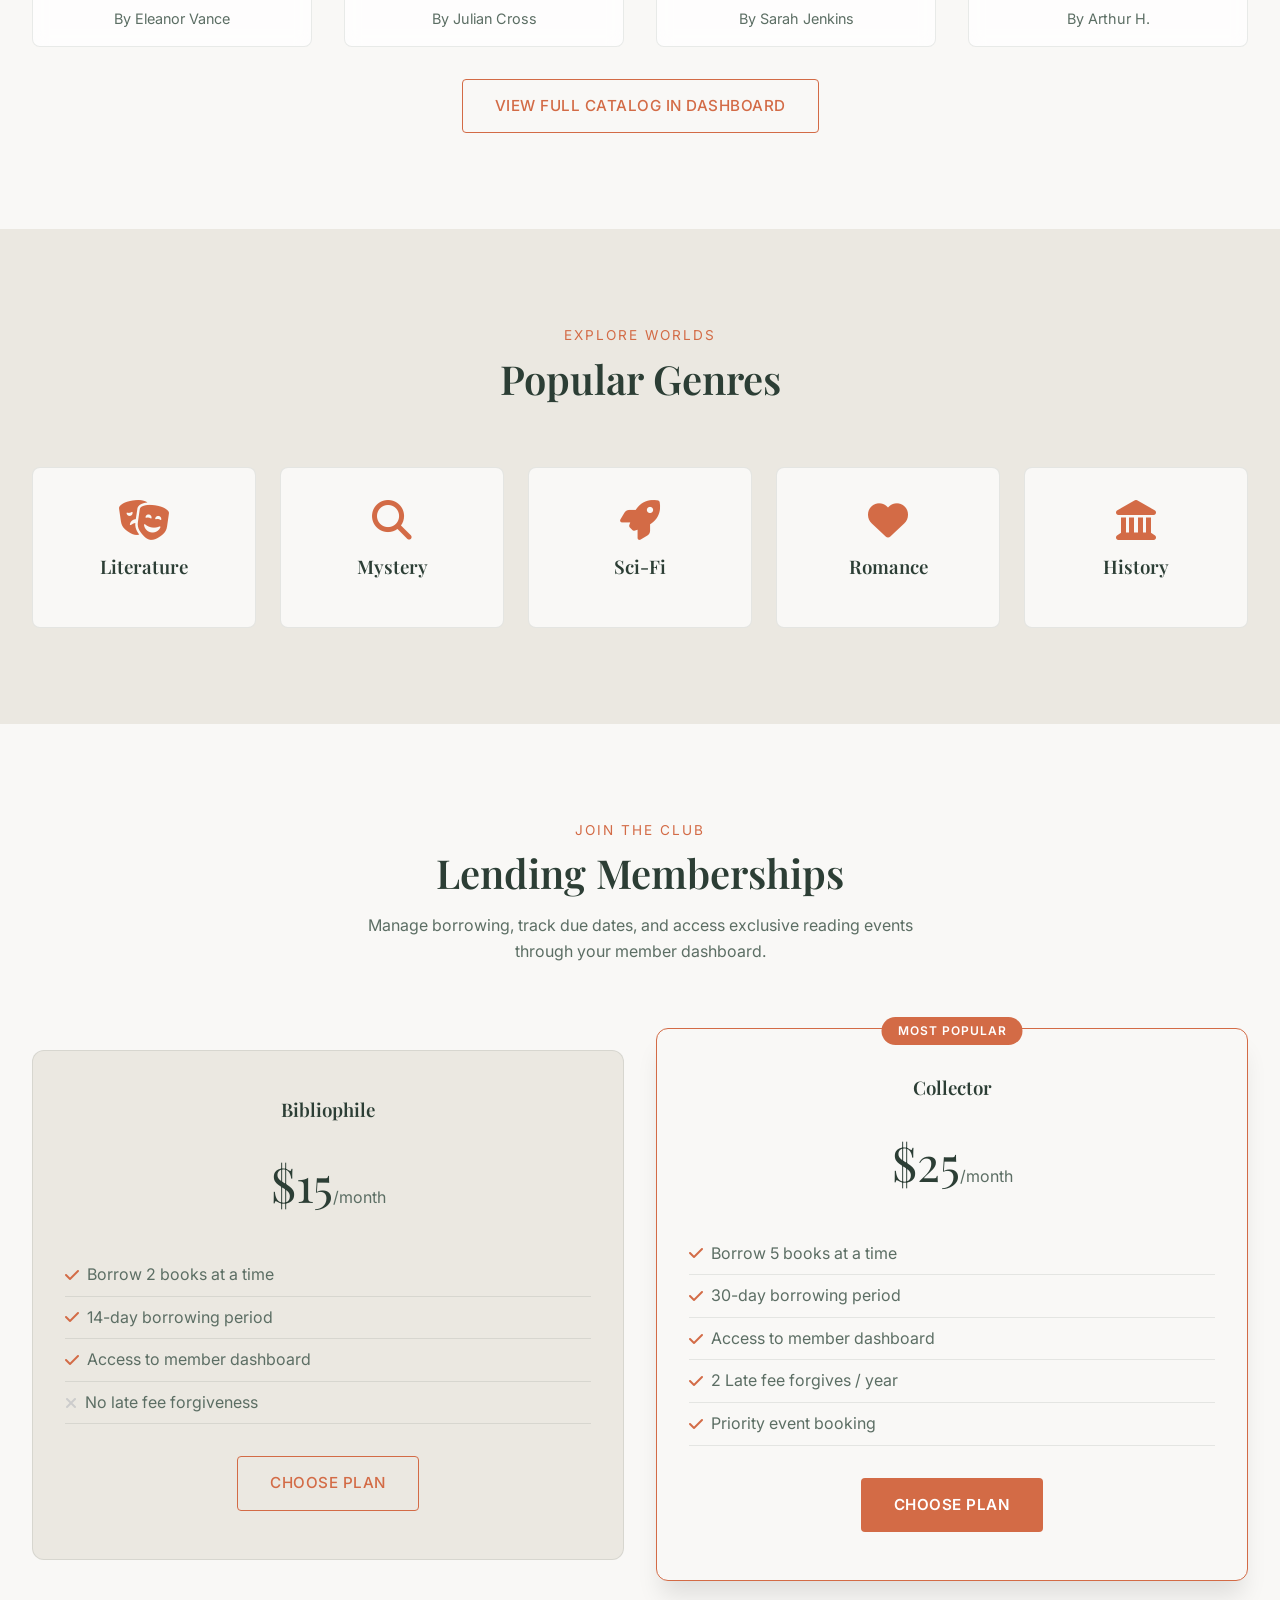
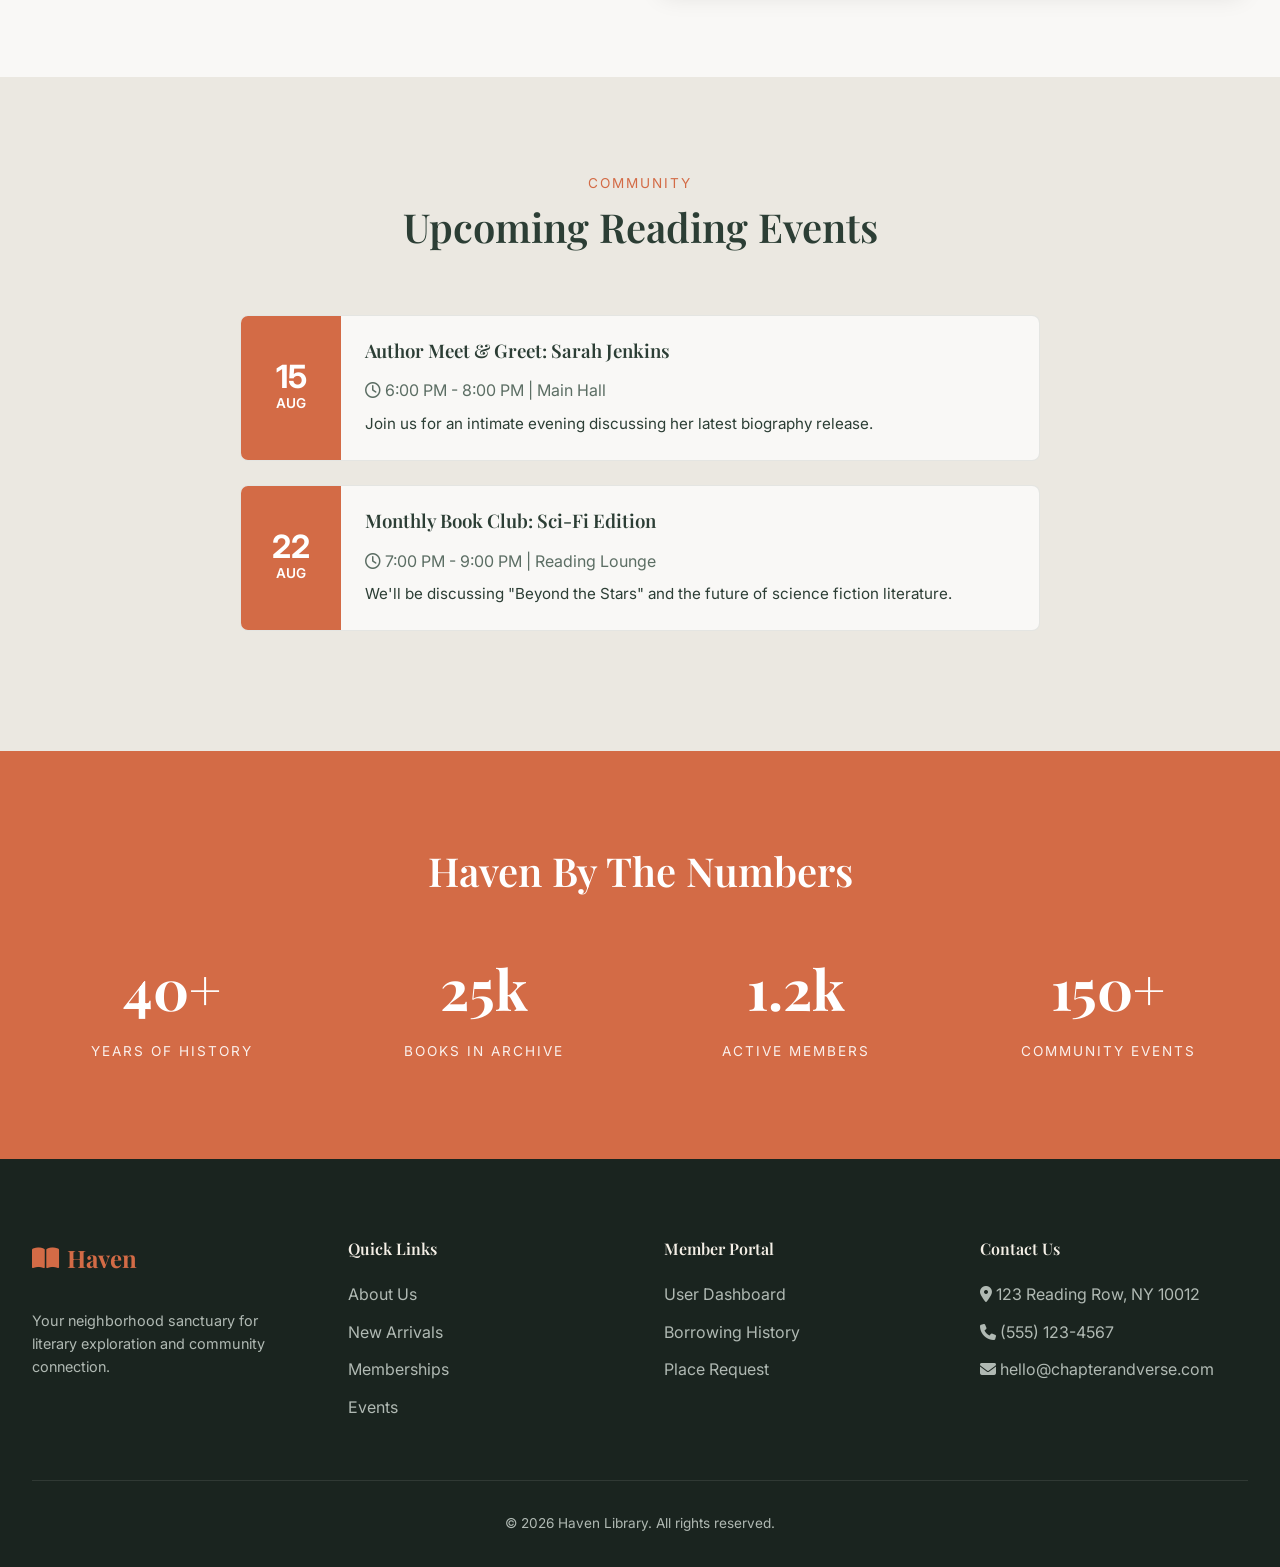
==== commit 10d3c121: "UI Enhancements: Redesign Library Hours, Fix Bento Layout, Update Hover States, and Improve Light Mo" ====
--- a/index.html
+++ b/index.html
@@ -23,7 +23,7 @@
   <style>
     /* Full Height Hero Fix */
     .hero {
-      min-height: calc(100vh - 80px) !important;
+      min-height: 100vh !important;
       display: flex !important;
       background-size: cover !important;
       background-position: center !important;
@@ -83,6 +83,9 @@
                             </button>
                         </div>
                     </li>
+                    <li class="nav-cta-item" style="display: flex; align-items: center; margin-left: 1rem;">
+                        <a href="dashboard.html" class="btn btn-primary" style="padding: 0.5rem 1.2rem; font-size: 0.9rem;">Join Library</a>
+                    </li>
                 </ul>
             </nav>
 
--- a/styles.css
+++ b/styles.css
@@ -307,9 +307,13 @@
 }
 
 .lang-toggle {
-  width: auto;
-  padding: 0 1rem;
-  border-radius: 20px;
+  width: 40px;
+  height: 40px;
+  padding: 0;
+  display: flex;
+  align-items: center;
+  justify-content: center;
+  border-radius: 50%;
   font-family: var(--font-body);
   font-weight: 500;
   font-size: 0.85rem;
@@ -535,6 +539,16 @@
 .genre-card:hover .genre-title,
 .genre-card:hover .genre-icon {
   color: var(--accent-text);
+}
+
+.genre-card:hover .btn-outline {
+  border-color: var(--accent-text);
+  color: var(--accent-text);
+}
+
+.genre-card:hover .btn-outline:hover {
+  background-color: var(--accent-text);
+  color: var(--accent);
 }
 
 /* Membership Section */
@@ -674,7 +688,7 @@
 /* Footer */
 .footer {
   background-color: var(--footer-bg);
-  color: var(--text-secondary);
+  color: #B0B9B3;
   padding: 5rem 0 2rem;
 }
 
@@ -707,6 +721,7 @@
 }
 
 .footer-links a {
+  color: #B0B9B3;
   transition: color var(--transition-fast);
 }
 
@@ -1356,11 +1371,14 @@
   width: 100%;
   height: 100%;
   object-fit: cover;
-  opacity: 0;
-  transition: opacity 0.5s ease;
+  opacity: 0.2;
+  filter: grayscale(100%);
+  transition: all 0.5s ease;
 }
 .hover-panel-item:hover .hover-panel-img {
-  opacity: 0.2;
+  opacity: 0.4;
+  filter: grayscale(0%);
+  transform: scale(1.05);
 }
 .hover-panel-content {
   position: relative;
